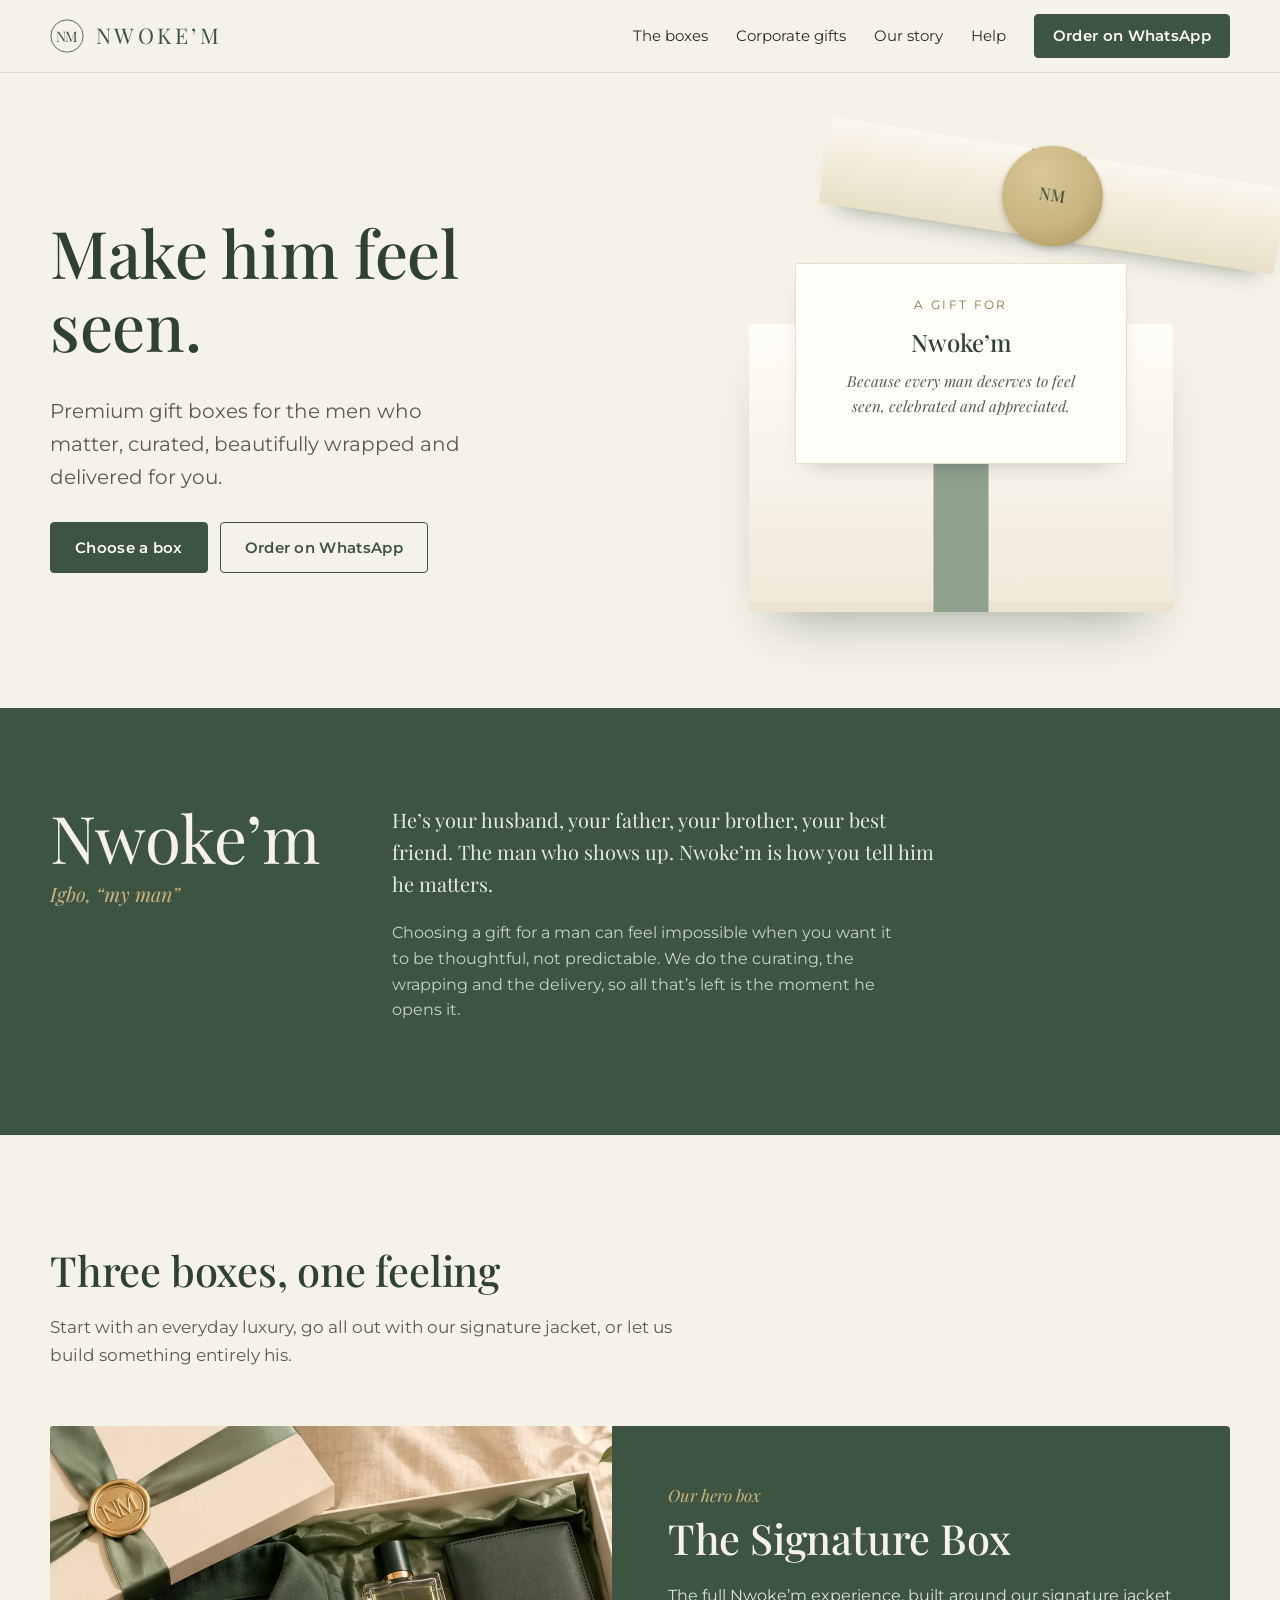
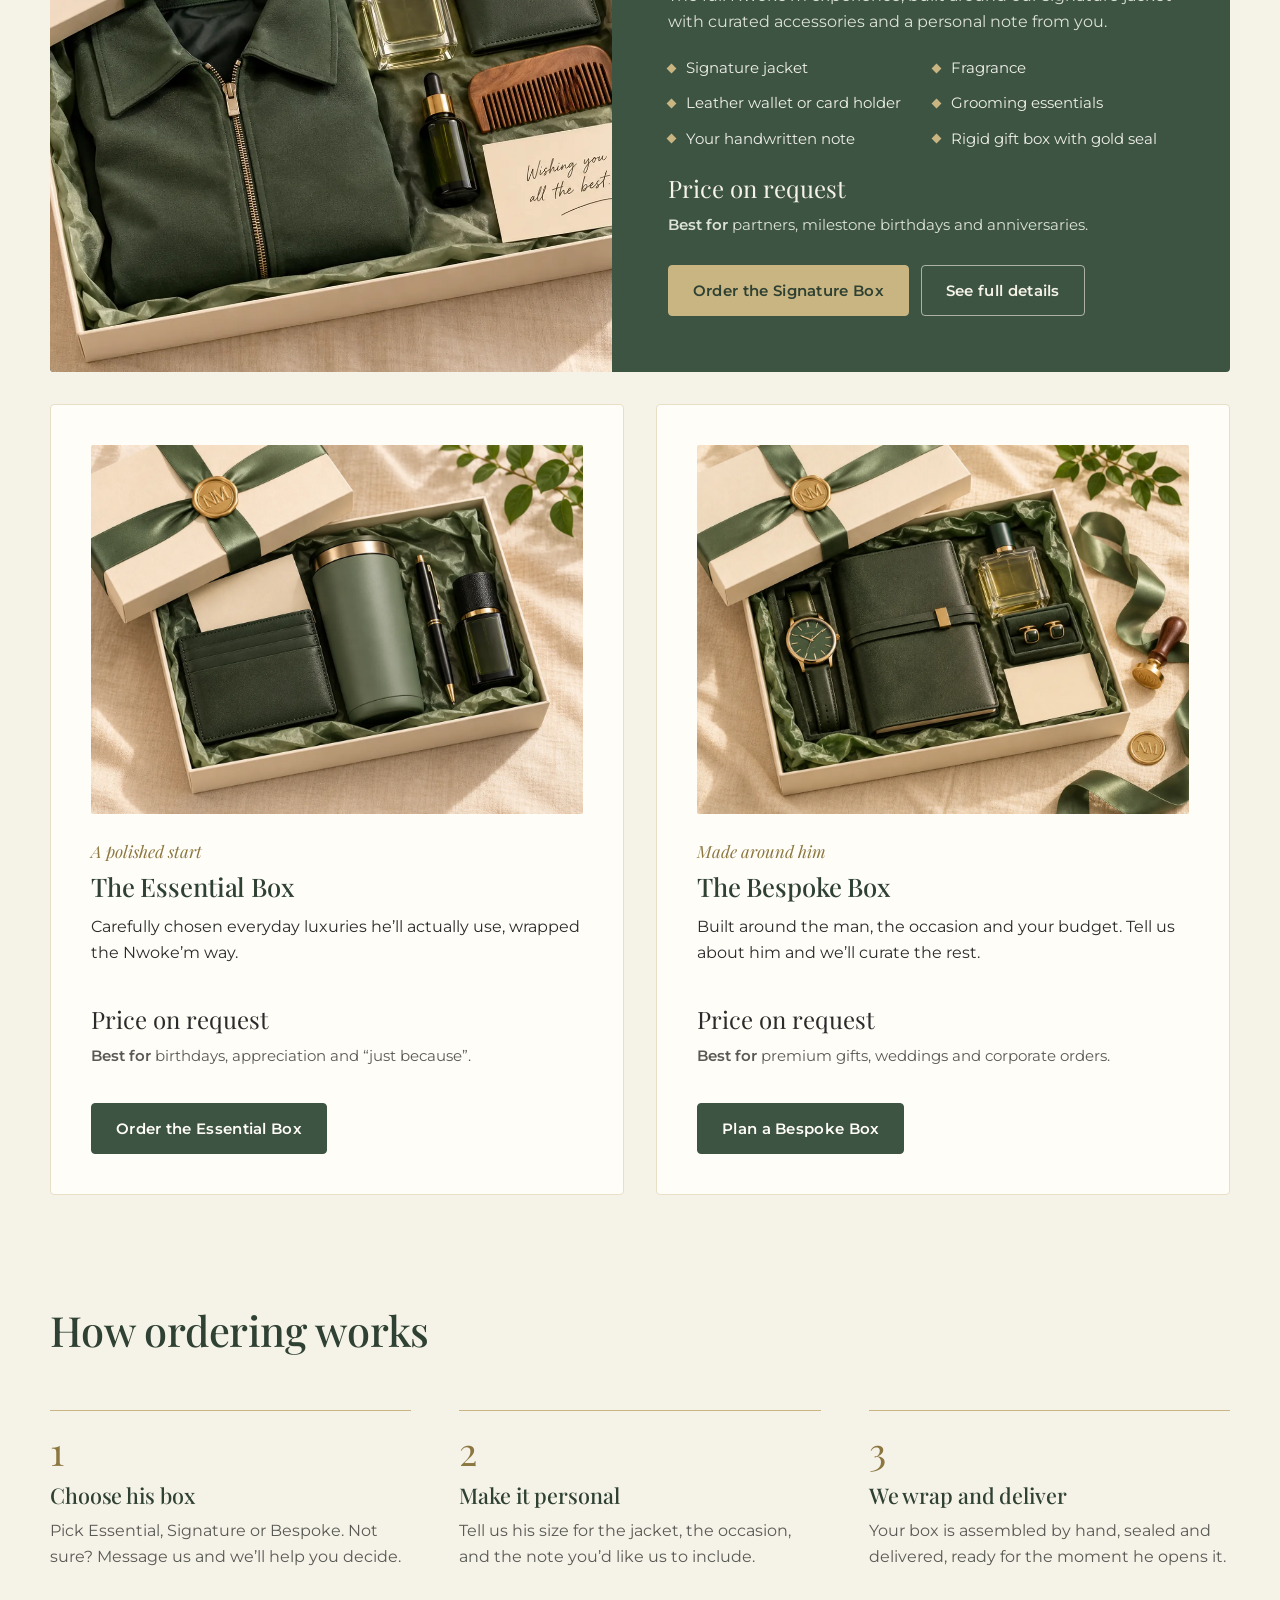
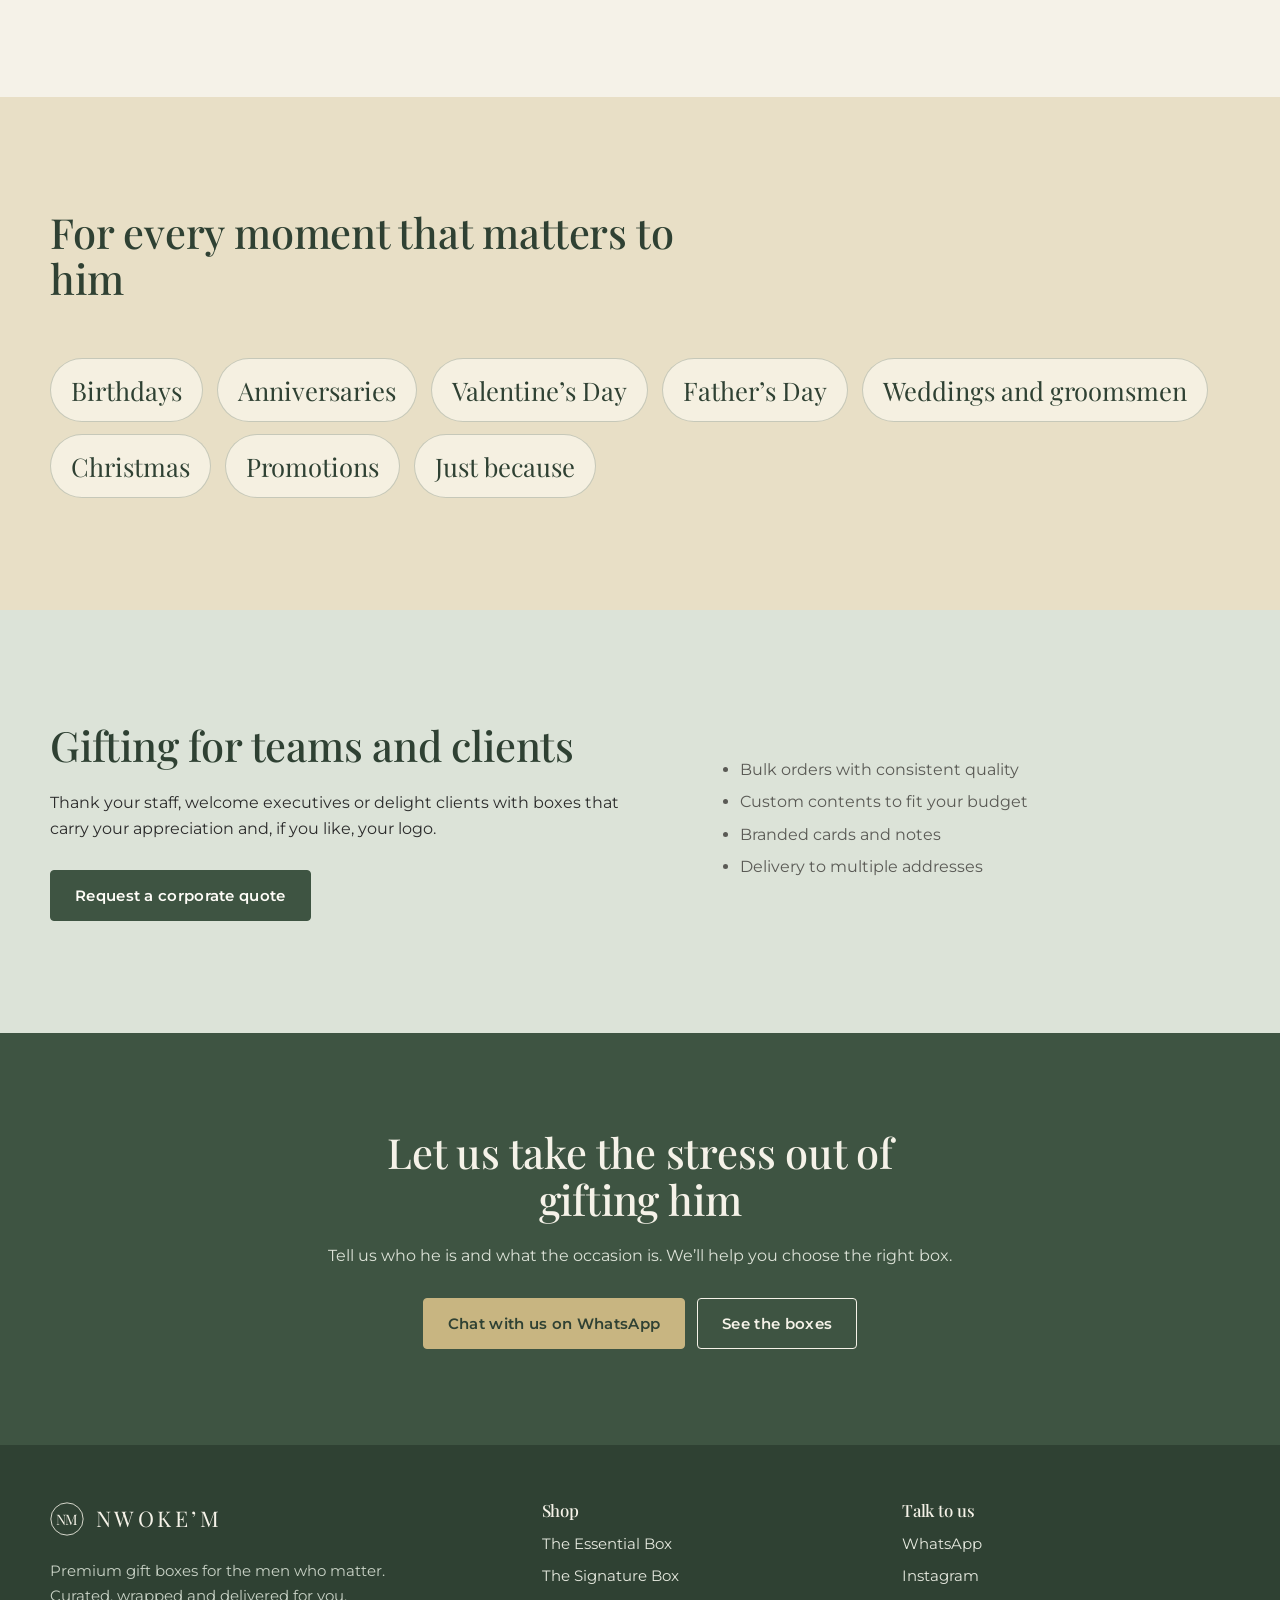
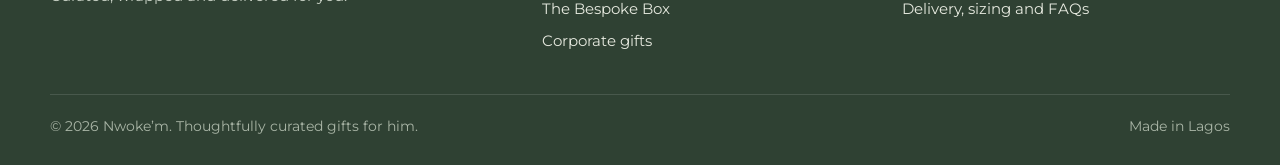
==== index.html @ a24abcec "Add files via upload" ====
<!DOCTYPE html>
<html lang="en">
<head>
<meta charset="UTF-8">
<meta name="viewport" content="width=device-width, initial-scale=1">
<title>Nwoke’m | Premium gift boxes for men</title>
<meta name="description" content="Premium, thoughtfully curated gift boxes for the men who matter. Order the Essential, Signature or Bespoke box in Lagos.">
<meta name="theme-color" content="#3E5442">
<meta property="og:title" content="Nwoke’m | Premium gift boxes for men">
<meta property="og:description" content="Premium, thoughtfully curated gift boxes for the men who matter. Order the Essential, Signature or Bespoke box in Lagos.">
<meta property="og:type" content="website">
<meta property="og:image" content="https://nwokem.co/images/boxes/wrapping.jpg">
<meta name="twitter:card" content="summary_large_image">
<link rel="icon" type="image/svg+xml" href="images/favicon.svg">
<link rel="preconnect" href="https://fonts.googleapis.com">
<link rel="preconnect" href="https://fonts.gstatic.com" crossorigin>
<link href="https://fonts.googleapis.com/css2?family=Montserrat:wght@400;500;600&family=Playfair+Display:ital,wght@0,400;0,500;1,400&display=swap" rel="stylesheet">
<link rel="stylesheet" href="css/style.css">
</head>
<body>
<a class="skip" href="#main">Skip to content</a>
<header class="site-header">
  <div class="wrap header-row">
    <a class="wordmark" href="index.html" aria-label="Nwoke’m home"><svg viewBox="0 0 40 40" aria-hidden="true"><circle cx="20" cy="20" r="19" fill="none" stroke="currentColor" stroke-width="1"/><text x="20" y="26.5" text-anchor="middle" font-family="Playfair Display, Georgia, serif" font-size="17" fill="currentColor" letter-spacing="-1">NM</text></svg><span>Nwoke’m</span></a>
    <button class="menu-toggle" aria-expanded="false" aria-controls="nav">Menu</button>
    <nav class="nav" id="nav" aria-label="Main">
        <a href="boxes.html">The boxes</a>
        <a href="corporate.html">Corporate gifts</a>
        <a href="story.html">Our story</a>
        <a href="help.html">Help</a>
        <a class="btn btn-solid" data-wa="Hi Nwoke’m, I’d like to order a gift box.">Order on WhatsApp</a>
    </nav>
  </div>
</header>
<main id="main">
<section class="hero">
  <div class="wrap hero-grid">
    <div class="hero-copy">
      <h1>Make him feel seen.</h1>
      <p class="lede">Premium gift boxes for the men who matter, curated, beautifully wrapped and delivered for you.</p>
      <div class="btn-row">
        <a class="btn btn-solid" href="boxes.html">Choose a box</a>
        <a class="btn btn-line" data-wa="Hi Nwoke’m, I’d like to order a gift box.">Order on WhatsApp</a>
      </div>
    </div>
    <div class="hero-art"><div class="giftbox" role="img" aria-label="A cream Nwoke’m gift box with a sage ribbon, its lid lifting to show a message card">
  <div class="base"></div>
  <div class="card"><small>A GIFT FOR</small><strong>Nwoke’m</strong><span>Because every man deserves to feel seen, celebrated and appreciated.</span></div>
  <div class="lid"><div class="seal">NM</div></div>
</div></div>
  </div>
</section>

<section class="meaning" aria-label="What Nwoke’m means">
  <div class="wrap meaning-grid">
    <p class="term">Nwoke’m<em>Igbo, “my man”</em></p>
    <div>
      <p>He’s your husband, your father, your brother, your best friend. The man who shows up. Nwoke’m is how you tell him he matters.</p>
      <p>Choosing a gift for a man can feel impossible when you want it to be thoughtful, not predictable. We do the curating, the wrapping and the delivery, so all that’s left is the moment he opens it.</p>
    </div>
  </div>
</section>

<section class="section" id="boxes">
  <div class="wrap">
    <div class="section-head">
      <h2>Three boxes, one feeling</h2>
      <p>Start with an everyday luxury, go all out with our signature jacket, or let us build something entirely his.</p>
    </div>

    <article class="box-feature">
      <div class="art photo"><picture><source srcset="images/boxes/signature.webp" type="image/webp"><img src="images/boxes/signature.jpg" alt="The Signature Box: a deep green jacket, fragrance, leather wallet, beard oil, wooden comb and a handwritten card in a cream box with a sage ribbon and gold NM seal" width="1400" height="1050" loading="lazy" decoding="async"></picture></div>
      <div class="body">
        <span class="tier">Our hero box</span>
        <h3>The Signature Box</h3>
        <p>The full Nwoke’m experience, built around our signature jacket with curated accessories and a personal note from you.</p>
        <ul class="contents">
          <li>Signature jacket</li>
          <li>Fragrance</li>
          <li>Leather wallet or card holder</li>
          <li>Grooming essentials</li>
          <li>Your handwritten note</li>
          <li>Rigid gift box with gold seal</li>
        </ul>
        <span class="price" data-price="signature">Price on request</span>
        <p class="best"><b>Best for</b> partners, milestone birthdays and anniversaries.</p>
        <div class="btn-row">
          <a class="btn btn-gold" data-wa="Hi Nwoke’m, I’d like to order the Signature Box.">Order the Signature Box</a>
          <a class="btn btn-line" style="color:var(--cream);border-color:rgba(245,242,232,.6)" href="boxes.html#signature">See full details</a>
        </div>
      </div>
    </article>

    <div class="box-pair">
      <article class="box-small">
        <div class="art photo"><picture><source srcset="images/boxes/essential.webp" type="image/webp"><img src="images/boxes/essential.jpg" alt="The Essential Box: a green leather card holder, sage travel mug, black and gold pen and fragrance in a cream box with a sage ribbon and gold NM seal" width="1400" height="1050" loading="lazy" decoding="async"></picture></div>
        <span class="tier">A polished start</span>
        <h3>The Essential Box</h3>
        <p>Carefully chosen everyday luxuries he’ll actually use, wrapped the Nwoke’m way.</p>
        <span class="price" data-price="essential">Price on request</span>
        <p class="best"><b>Best for</b> birthdays, appreciation and “just because”.</p>
        <div class="btn-row">
          <a class="btn btn-solid" data-wa="Hi Nwoke’m, I’d like to order the Essential Box.">Order the Essential Box</a>
        </div>
      </article>
      <article class="box-small">
        <div class="art photo"><picture><source srcset="images/boxes/bespoke.webp" type="image/webp"><img src="images/boxes/bespoke.jpg" alt="The Bespoke Box: a green leather watch, leather journal, fragrance, cufflinks and a card, with a sage ribbon and NM wax seal stamp beside the box" width="1400" height="1050" loading="lazy" decoding="async"></picture></div>
        <span class="tier">Made around him</span>
        <h3>The Bespoke Box</h3>
        <p>Built around the man, the occasion and your budget. Tell us about him and we’ll curate the rest.</p>
        <span class="price" data-price="bespoke">Price on request</span>
        <p class="best"><b>Best for</b> premium gifts, weddings and corporate orders.</p>
        <div class="btn-row">
          <a class="btn btn-solid" data-wa="Hi Nwoke’m, I’d like to plan a Bespoke Box.">Plan a Bespoke Box</a>
        </div>
      </article>
    </div>
  </div>
</section>

<section class="section" style="padding-top:0">
  <div class="wrap">
    <div class="section-head">
      <h2>How ordering works</h2>
    </div>
    <ol class="steps">
      <li><h3>Choose his box</h3><p>Pick Essential, Signature or Bespoke. Not sure? Message us and we’ll help you decide.</p></li>
      <li><h3>Make it personal</h3><p>Tell us his size for the jacket, the occasion, and the note you’d like us to include.</p></li>
      <li><h3>We wrap and deliver</h3><p>Your box is assembled by hand, sealed and delivered, ready for the moment he opens it.</p></li>
    </ol>
  </div>
</section>

<section class="section occasions">
  <div class="wrap">
    <div class="section-head">
      <h2>For every moment that matters to him</h2>
    </div>
    <ul class="occasion-list">
      <li>Birthdays</li><li>Anniversaries</li><li>Valentine’s Day</li><li>Father’s Day</li>
      <li>Weddings and groomsmen</li><li>Christmas</li><li>Promotions</li><li>Just because</li>
    </ul>
  </div>
</section>

<section class="section band">
  <div class="wrap band-grid">
    <div>
      <h2>Gifting for teams and clients</h2>
      <p>Thank your staff, welcome executives or delight clients with boxes that carry your appreciation and, if you like, your logo.</p>
      <div class="btn-row"><a class="btn btn-solid" href="corporate.html">Request a corporate quote</a></div>
    </div>
    <ul>
      <li>Bulk orders with consistent quality</li>
      <li>Custom contents to fit your budget</li>
      <li>Branded cards and notes</li>
      <li>Delivery to multiple addresses</li>
    </ul>
  </div>
</section>
<section class="cta-strip">
  <div class="wrap">
    <h2>Let us take the stress out of gifting him</h2>
    <p>Tell us who he is and what the occasion is. We’ll help you choose the right box.</p>
    <div class="btn-row">
      <a class="btn btn-gold" data-wa="Hi Nwoke’m, I need help choosing a gift box.">Chat with us on WhatsApp</a>
      <a class="btn btn-line" style="color:var(--cream);border-color:var(--cream)" href="boxes.html">See the boxes</a>
    </div>
  </div>
</section>
</main>
<footer class="site-footer">
  <div class="wrap">
    <div class="footer-grid">
      <div>
        <a class="wordmark" href="index.html" aria-label="Nwoke’m home"><svg viewBox="0 0 40 40" aria-hidden="true"><circle cx="20" cy="20" r="19" fill="none" stroke="currentColor" stroke-width="1"/><text x="20" y="26.5" text-anchor="middle" font-family="Playfair Display, Georgia, serif" font-size="17" fill="currentColor" letter-spacing="-1">NM</text></svg><span>Nwoke’m</span></a>
        <p style="margin-top:16px;max-width:34ch">Premium gift boxes for the men who matter. Curated, wrapped and delivered for you.</p>
      </div>
      <div>
        <h4>Shop</h4>
        <ul>
          <li><a href="boxes.html#essential">The Essential Box</a></li>
          <li><a href="boxes.html#signature">The Signature Box</a></li>
          <li><a href="boxes.html#bespoke">The Bespoke Box</a></li>
          <li><a href="corporate.html">Corporate gifts</a></li>
        </ul>
      </div>
      <div>
        <h4>Talk to us</h4>
        <ul>
          <li><a data-wa="Hi Nwoke’m, I have a question.">WhatsApp</a></li>
          <li><a data-social="instagram" href="#">Instagram</a></li>
          <li><a data-social="tiktok" href="#">TikTok</a></li>
          <li><a data-social="email" href="#">Email</a></li>
          <li><a href="help.html">Delivery, sizing and FAQs</a></li>
        </ul>
      </div>
    </div>
    <div class="footer-base">
      <span>© <span data-year>2026</span> Nwoke’m. Thoughtfully curated gifts for him.</span>
      <span>Made in Lagos</span>
    </div>
  </div>
</footer>
<script src="js/config.js"></script>
<script src="js/main.js"></script>
</body>
</html>
---- css/style.css ----
/* Nwoke'm — premium gifting for men */
:root {
  --cream: #F5F2E8;
  --sand: #E8DFC6;
  --sage: #8FA18D;
  --sage-soft: #DCE3D8;
  --forest: #3E5442;     /* deep green: text accents, dark sections */
  --forest-ink: #2F4133;
  --gold: #C8B581;
  --gold-deep: #8C7740;  /* gold dark enough for text on cream */
  --ink: #2B2B2B;
  --ink-soft: #5A5A55;
  --white: #FFFDF8;

  --serif: "Playfair Display", Georgia, "Times New Roman", serif;
  --sans: "Montserrat", "Helvetica Neue", Arial, sans-serif;

  --step--1: 0.875rem;
  --step-0: 1rem;
  --step-1: 1.25rem;
  --step-2: 1.6rem;
  --step-3: clamp(1.9rem, 1.4rem + 2vw, 2.6rem);
  --step-4: clamp(2.5rem, 1.6rem + 3.6vw, 4.1rem);

  --wrap: 1180px;
  --gutter: clamp(16px, 4vw, 40px);
  --radius: 4px;
}

*, *::before, *::after { box-sizing: border-box; }
html { scroll-behavior: smooth; -webkit-text-size-adjust: 100%; }
body {
  margin: 0;
  background: var(--cream);
  color: var(--ink);
  font-family: var(--sans);
  font-size: var(--step-0);
  line-height: 1.65;
  font-weight: 400;
}
img, svg { display: block; max-width: 100%; }
a { color: inherit; }
h1, h2, h3, h4 {
  font-family: var(--serif);
  font-weight: 500;
  line-height: 1.12;
  margin: 0 0 0.5em;
  color: var(--forest-ink);
  letter-spacing: -0.005em;
}
h1 { font-size: var(--step-4); }
h2 { font-size: var(--step-3); }
h3 { font-size: var(--step-2); }
p { margin: 0 0 1em; max-width: 64ch; }
:focus-visible { outline: 2px solid var(--forest); outline-offset: 3px; }

.wrap { width: min(var(--wrap), 100% - 2 * var(--gutter)); margin-inline: auto; }
.skip { position: absolute; left: -999px; top: 0; background: var(--forest); color: var(--white); padding: 8px 14px; z-index: 50; }
.skip:focus { left: 8px; top: 8px; }

/* ---------- Header ---------- */
.site-header {
  position: sticky; top: 0; z-index: 20;
  background: rgba(245, 242, 232, 0.94);
  backdrop-filter: blur(6px);
  border-bottom: 1px solid rgba(62, 84, 66, 0.12);
}
.header-row { display: flex; align-items: center; justify-content: space-between; gap: 24px; min-height: 72px; }
.wordmark {
  display: inline-flex; align-items: center; gap: 12px;
  text-decoration: none; color: var(--forest);
  font-family: var(--serif); font-size: 1.35rem; letter-spacing: 0.16em; text-transform: uppercase;
}
.wordmark svg { width: 34px; height: 34px; }
.nav { display: flex; align-items: center; gap: 28px; }
.nav a { text-decoration: none; font-size: 0.95rem; color: var(--ink); padding: 6px 0; border-bottom: 1px solid transparent; }
.nav a:hover, .nav a[aria-current="page"] { border-bottom-color: var(--gold); }
.menu-toggle { display: none; background: none; border: 1px solid rgba(62,84,66,.3); border-radius: var(--radius); padding: 8px 12px; font: inherit; font-size: 0.9rem; color: var(--forest); cursor: pointer; }

/* ---------- Buttons ---------- */
.btn {
  display: inline-flex; align-items: center; justify-content: center; gap: 10px;
  min-height: 48px; padding: 12px 24px;
  border-radius: var(--radius); border: 1px solid var(--forest);
  font-family: var(--sans); font-size: 0.95rem; font-weight: 600; letter-spacing: 0.02em;
  text-decoration: none; cursor: pointer; transition: background .2s, color .2s;
}
.btn-solid { background: var(--forest); color: var(--white); }
.btn-solid:hover { background: var(--forest-ink); }
.btn-line { background: transparent; color: var(--forest); }
.btn-line:hover { background: var(--forest); color: var(--white); }
.btn-gold { background: var(--gold); border-color: var(--gold); color: var(--forest-ink); }
.btn-gold:hover { background: #d6c595; }
.nav .btn { min-height: 40px; padding: 8px 18px; border-bottom: 1px solid var(--forest); }
.nav .btn-solid, .nav .btn-solid:hover { color: var(--white); }
.btn-row { display: flex; flex-wrap: wrap; gap: 12px; margin-top: 28px; }

/* ---------- Hero: the box that opens ---------- */
.hero { padding: clamp(48px, 8vw, 104px) 0 clamp(56px, 8vw, 96px); overflow: hidden; }
.hero-grid { display: grid; grid-template-columns: 1.05fr 1fr; gap: clamp(32px, 6vw, 80px); align-items: center; }
.hero-copy .lede { font-size: var(--step-1); color: var(--ink-soft); max-width: 34ch; }
.hero h1 { max-width: 12ch; }

.giftbox { position: relative; width: min(460px, 100%); aspect-ratio: 1 / 0.95; margin-inline: auto; }
.giftbox .base {
  position: absolute; inset: 34% 4% 0 4%;
  background: linear-gradient(180deg, var(--white), #EFE9D9);
  border-radius: 3px;
  box-shadow: 0 30px 50px -28px rgba(47, 65, 51, 0.45), inset 0 -10px 0 rgba(200, 181, 129, 0.12);
}
.giftbox .base::before { /* sage ribbon down the front */
  content: ""; position: absolute; left: 50%; top: 0; bottom: 0; width: 13%; transform: translateX(-50%);
  background: var(--sage);
}
.giftbox .card {
  position: absolute; left: 14%; right: 14%; top: 20%; min-height: 46%; z-index: 1;
  background: var(--white); border: 1px solid var(--sand);
  padding: 7% 8%; text-align: center;
  font-family: var(--serif); color: var(--forest-ink);
  box-shadow: 0 10px 24px -16px rgba(0,0,0,.35);
  animation: card-rise 1.1s cubic-bezier(.2,.7,.2,1) .55s both;
}
.giftbox .card small { display: block; font-family: var(--sans); font-size: 0.72rem; letter-spacing: 0.2em; color: var(--gold-deep); margin-bottom: 8px; }
.giftbox .card strong { display: block; font-weight: 500; font-size: clamp(1.1rem, 2.4vw, 1.5rem); margin-bottom: 6px; }
.giftbox .card span { display: block; font-style: italic; font-size: clamp(0.8rem, 1.6vw, 0.95rem); color: var(--ink-soft); }
.giftbox .lid {
  position: absolute; left: 0; right: 0; top: 24%; height: 20%;
  background: linear-gradient(180deg, #FBF8EF, var(--sand));
  border-radius: 3px;
  box-shadow: 0 16px 24px -18px rgba(47,65,51,.55);
  transform-origin: 85% 100%;
  animation: lid-open 1.2s cubic-bezier(.3,.6,.2,1) .25s both;
}
.giftbox .lid::before { content: ""; position: absolute; left: 50%; top: 0; bottom: 0; width: 12%; transform: translateX(-50%); background: var(--sage); }
.giftbox .seal {
  position: absolute; left: 50%; top: 50%; width: 22%; aspect-ratio: 1; transform: translate(-50%, -50%);
  border-radius: 50%; background: radial-gradient(circle at 35% 30%, #D8C997, var(--gold) 55%, #A99258);
  display: grid; place-items: center; color: var(--forest-ink); font-family: var(--serif); font-size: clamp(0.8rem, 1.8vw, 1.05rem); letter-spacing: 0.04em;
  box-shadow: 0 3px 6px rgba(0,0,0,.18);
}
@keyframes lid-open {
  from { transform: none; }
  to { transform: translate(18%, -118%) rotate(9deg); }
}
@keyframes card-rise {
  from { transform: translateY(40%); opacity: 0; }
  to { transform: none; opacity: 1; }
}
@media (prefers-reduced-motion: reduce) {
  .giftbox .lid { animation: none; transform: translate(18%, -118%) rotate(9deg); }
  .giftbox .card { animation: none; }
  html { scroll-behavior: auto; }
}

/* ---------- Meaning ---------- */
.meaning { background: var(--forest); color: var(--cream); padding: clamp(56px, 8vw, 96px) 0; }
.meaning-grid { display: grid; grid-template-columns: auto 1fr; gap: clamp(24px, 6vw, 72px); align-items: start; }
.meaning .term { font-family: var(--serif); font-size: var(--step-4); line-height: 1; color: var(--cream); margin: 0; }
.meaning .term em { display: block; font-size: var(--step-1); color: var(--gold); margin-top: 14px; font-style: italic; }
.meaning p { font-size: var(--step-1); line-height: 1.6; color: #E6E9DF; max-width: 46ch; font-family: var(--serif); }
.meaning p + p { font-family: var(--sans); font-size: var(--step-0); color: #C9D2C6; }

/* ---------- Sections ---------- */
.section { padding: clamp(64px, 9vw, 112px) 0; }
.section-head { max-width: 640px; margin-bottom: clamp(32px, 5vw, 56px); }
.section-head p { color: var(--ink-soft); font-size: 1.05rem; }
.page-hero { padding: clamp(48px, 7vw, 88px) 0 clamp(24px, 4vw, 40px); }
.page-hero p { font-size: var(--step-1); color: var(--ink-soft); max-width: 52ch; }

/* ---------- Boxes ---------- */
.box-feature {
  display: grid; grid-template-columns: 1fr 1.1fr; gap: 0;
  background: var(--forest); color: var(--cream); border-radius: var(--radius); overflow: hidden;
}
.box-feature .art { background: var(--sage-soft); display: grid; place-items: center; padding: clamp(28px, 5vw, 56px); min-height: 340px; }
.box-feature .body { padding: clamp(28px, 5vw, 56px); }
.box-feature h3 { color: var(--cream); font-size: var(--step-3); }
.box-feature p { color: #DCE2D7; }
.tier { font-family: var(--serif); font-style: italic; color: var(--gold); font-size: 1.05rem; margin-bottom: 6px; display: block; }
.price { font-family: var(--serif); font-size: 1.5rem; margin: 18px 0 4px; display: block; }
.box-feature .price { color: var(--cream); }
.contents { list-style: none; padding: 0; margin: 20px 0 0; display: grid; grid-template-columns: 1fr 1fr; gap: 10px 24px; }
.contents li { padding-left: 18px; position: relative; font-size: 0.95rem; }
.contents li::before { content: ""; position: absolute; left: 0; top: 0.62em; width: 7px; height: 7px; transform: rotate(45deg); background: var(--gold); }
.box-feature .contents li { color: #EEF0E8; }

.box-pair { display: grid; grid-template-columns: 1fr 1fr; gap: clamp(20px, 3vw, 32px); margin-top: clamp(20px, 3vw, 32px); }
.box-small { background: var(--white); border: 1px solid var(--sand); border-radius: var(--radius); padding: clamp(24px, 4vw, 40px); display: flex; flex-direction: column; }
.box-small .art { background: var(--cream); border-radius: 2px; display: grid; place-items: center; padding: 28px; margin-bottom: 24px; min-height: 200px; }
.box-small .tier { color: var(--gold-deep); }
.box-small .best { color: var(--ink-soft); font-size: 0.92rem; }
.box-small .btn-row { margin-top: auto; padding-top: 20px; }
.best { font-size: 0.95rem; }
.best b { font-weight: 600; }

/* photos */
.art.photo { padding: 0; min-height: 0; background: var(--sand); overflow: hidden; display: block; }
.art.photo picture, .art.photo img { display: block; width: 100%; height: 100%; }
.art.photo img { object-fit: cover; aspect-ratio: 4 / 3; }
.box-feature .art.photo img { aspect-ratio: auto; min-height: 100%; }
.box-small .art.photo { margin-bottom: 24px; }
.detail .art.photo, .detail.hero-box .art.photo { border: 0; padding: 0; min-height: 0; display: block; background: var(--sand); }
.story-photo { margin: 0 0 36px; border-radius: var(--radius); overflow: hidden; }
.story-photo img { width: 100%; height: auto; aspect-ratio: 4 / 3; object-fit: cover; }

/* mini box illustration */
.mini-box { position: relative; width: 190px; aspect-ratio: 1.25; }
.mini-box .b { position: absolute; inset: 22% 0 0 0; background: linear-gradient(180deg, var(--white), #EFE9D9); border-radius: 2px; box-shadow: 0 18px 30px -20px rgba(47,65,51,.5); }
.mini-box .l { position: absolute; left: -4%; right: -4%; top: 10%; height: 22%; background: linear-gradient(180deg, #FBF8EF, var(--sand)); border-radius: 2px; box-shadow: 0 8px 12px -10px rgba(0,0,0,.3); }
.mini-box .b::before, .mini-box .l::before { content: ""; position: absolute; top: 0; bottom: 0; left: 50%; width: 13%; transform: translateX(-50%); background: var(--sage); }
.mini-box .s { position: absolute; left: 50%; top: 21%; width: 20%; aspect-ratio: 1; transform: translate(-50%, -50%); border-radius: 50%; background: radial-gradient(circle at 35% 30%, #D8C997, var(--gold) 55%, #A99258); z-index: 2; }
.mini-box.lg { width: 260px; }
.mini-box.forest .b, .mini-box.forest .l { background: linear-gradient(180deg, #4D6651, var(--forest)); }
.mini-box.forest .b::before, .mini-box.forest .l::before { background: var(--gold); opacity: .85; }
.mini-box.open .l { transform: translate(14%, -60%) rotate(8deg); }

/* ---------- Steps (a real sequence) ---------- */
.steps { list-style: none; padding: 0; margin: 0; display: grid; grid-template-columns: repeat(3, 1fr); gap: clamp(24px, 4vw, 48px); counter-reset: step; }
.steps li { counter-increment: step; border-top: 1px solid var(--gold); padding-top: 20px; }
.steps li::before { content: counter(step); display: block; font-family: var(--serif); font-size: 2.4rem; line-height: 1; color: var(--gold-deep); margin-bottom: 14px; }
.steps h3 { font-size: 1.35rem; }
.steps p { color: var(--ink-soft); font-size: 0.97rem; }

/* ---------- Occasions ---------- */
.occasions { background: var(--sand); }
.occasion-list { list-style: none; padding: 0; margin: 0; display: flex; flex-wrap: wrap; gap: 12px 14px; }
.occasion-list li { font-family: var(--serif); font-size: clamp(1.15rem, 1rem + 0.8vw, 1.6rem); color: var(--forest-ink); padding: 10px 20px; border: 1px solid rgba(62,84,66,.25); border-radius: 999px; background: rgba(255,253,248,.55); }

/* ---------- Corporate band ---------- */
.band { background: var(--sage-soft); }
.band-grid { display: grid; grid-template-columns: 1.2fr 1fr; gap: clamp(24px, 5vw, 64px); align-items: center; }
.band ul { margin: 0; padding-left: 1.1em; color: var(--ink-soft); }
.band li { margin-bottom: 6px; }

/* ---------- Two column text pages ---------- */
.split { display: grid; grid-template-columns: 1fr 1fr; gap: clamp(32px, 6vw, 80px); align-items: start; }
.split > *, .detail > *, .hero-grid > *, .band-grid > * { min-width: 0; }
.prose p { font-size: 1.05rem; }
.prose h2 { margin-top: 1.4em; }
.prose h2:first-child { margin-top: 0; }
.quote { font-family: var(--serif); font-style: italic; font-size: var(--step-2); line-height: 1.35; color: var(--forest); border-left: 2px solid var(--gold); padding-left: 24px; margin: 0; }

.values { list-style: none; padding: 0; margin: 0; display: grid; gap: 22px; }
.values li { padding-bottom: 22px; border-bottom: 1px solid var(--sand); }
.values h3 { font-size: 1.25rem; margin-bottom: 6px; }
.values p { color: var(--ink-soft); margin: 0; }

/* ---------- Detail rows (boxes page) ---------- */
.detail { display: grid; grid-template-columns: 0.9fr 1.1fr; gap: clamp(28px, 5vw, 64px); align-items: center; padding: clamp(40px, 6vw, 72px) 0; border-top: 1px solid var(--sand); }
.detail:first-of-type { border-top: 0; }
.detail .art { background: var(--white); border: 1px solid var(--sand); border-radius: var(--radius); display: grid; place-items: center; min-height: 320px; padding: 32px; }
.detail.hero-box .art { background: var(--forest); border-color: var(--forest); }
.detail .tier { color: var(--gold-deep); }
.detail .price { color: var(--forest-ink); }
.note { font-size: 0.9rem; color: var(--ink-soft); }
.addons { background: var(--white); border: 1px solid var(--sand); border-radius: var(--radius); padding: clamp(24px, 4vw, 40px); }
.addons ul { margin: 0; padding-left: 1.1em; columns: 2; column-gap: 40px; }
.addons li { margin-bottom: 8px; break-inside: avoid; }

/* ---------- Forms ---------- */
.form { display: grid; gap: 18px; }
.form .row { display: grid; grid-template-columns: 1fr 1fr; gap: 18px; }
.field { display: grid; gap: 6px; }
.field label { font-size: 0.88rem; font-weight: 600; color: var(--forest-ink); }
.field input, .field select, .field textarea {
  font: inherit; font-size: 1rem; color: var(--ink);
  background: var(--white); border: 1px solid #CFC6AD; border-radius: var(--radius);
  padding: 12px 14px; min-height: 48px; width: 100%;
}
.field textarea { min-height: 120px; resize: vertical; }
.field input:focus, .field select:focus, .field textarea:focus { outline: 2px solid var(--forest); outline-offset: 1px; border-color: var(--forest); }
.form-done { background: var(--sage-soft); padding: 14px 16px; border-radius: var(--radius); color: var(--forest-ink); margin: 0; }
.form-card { background: var(--white); border: 1px solid var(--sand); border-radius: var(--radius); padding: clamp(24px, 4vw, 44px); }

/* ---------- FAQ ---------- */
.faq { display: grid; gap: 0; border-top: 1px solid var(--sand); }
.faq details { border-bottom: 1px solid var(--sand); padding: 4px 0; }
.faq summary { cursor: pointer; list-style: none; padding: 18px 40px 18px 0; position: relative; font-family: var(--serif); font-size: 1.2rem; color: var(--forest-ink); }
.faq summary::-webkit-details-marker { display: none; }
.faq summary::after { content: "+"; position: absolute; right: 6px; top: 50%; transform: translateY(-50%); font-family: var(--sans); font-size: 1.4rem; color: var(--gold-deep); transition: transform .2s; }
.faq details[open] summary::after { transform: translateY(-50%) rotate(45deg); }
.faq details p { color: var(--ink-soft); padding-bottom: 12px; }

/* ---------- Size table ---------- */
.table-wrap { overflow-x: auto; }
table.sizes { width: 100%; border-collapse: collapse; min-width: 420px; background: var(--white); }
.sizes th, .sizes td { text-align: left; padding: 12px 16px; border-bottom: 1px solid var(--sand); font-size: 0.95rem; }
.sizes th { font-weight: 600; color: var(--forest-ink); background: var(--sand); }

/* ---------- CTA strip ---------- */
.cta-strip { background: var(--forest); color: var(--cream); text-align: center; padding: clamp(56px, 8vw, 96px) 0; }
.cta-strip h2 { color: var(--cream); max-width: 20ch; margin-inline: auto; }
.cta-strip p { color: #DCE2D7; margin-inline: auto; }
.cta-strip .btn-row { justify-content: center; }

/* ---------- Footer ---------- */
.site-footer { background: var(--forest-ink); color: #C9D2C6; padding: 56px 0 28px; font-size: 0.93rem; }
.footer-grid { display: grid; grid-template-columns: 1.4fr 1fr 1fr; gap: 32px; }
.site-footer .wordmark { color: var(--cream); }
.site-footer h4 { color: var(--cream); font-size: 1.05rem; margin-bottom: 12px; }
.site-footer ul { list-style: none; padding: 0; margin: 0; display: grid; gap: 8px; }
.site-footer a { color: #E6E9DF; text-decoration: none; }
.site-footer a:hover { text-decoration: underline; text-decoration-color: var(--gold); }
.footer-base { border-top: 1px solid rgba(255,255,255,.12); margin-top: 40px; padding-top: 20px; display: flex; justify-content: space-between; gap: 16px; flex-wrap: wrap; color: #A9B5A6; font-size: 0.85rem; }

/* ---------- Toast ---------- */
.toast { position: fixed; left: 50%; bottom: 24px; transform: translate(-50%, 140%); background: var(--forest-ink); color: var(--cream); padding: 14px 20px; border-radius: var(--radius); max-width: calc(100% - 32px); font-size: 0.92rem; transition: transform .3s; z-index: 60; }
.toast.show { transform: translate(-50%, 0); }

/* ---------- Pre-launch page ---------- */
.soon { min-height: 100vh; display: grid; grid-template-rows: auto 1fr auto; background: var(--cream); }
.soon-main { display: grid; place-items: center; text-align: center; padding: 48px 0; }
.soon-main h1 { margin-inline: auto; max-width: 14ch; }
.soon-main p { margin-inline: auto; color: var(--ink-soft); font-size: var(--step-1); max-width: 40ch; }
.soon-main .btn-row { justify-content: center; }
.soon .giftbox { width: min(300px, 70vw); margin-bottom: 36px; }
.soon-top, .soon-foot { padding: 24px 0; text-align: center; }
.soon-foot { font-size: 0.85rem; color: var(--ink-soft); }

/* ---------- Responsive ---------- */
@media (max-width: 920px) {
  .nav { position: fixed; inset: 72px 0 auto 0; background: var(--cream); flex-direction: column; align-items: stretch; gap: 0; padding: 8px var(--gutter) 24px; border-bottom: 1px solid var(--sand); display: none; }
  .nav a { padding: 14px 0; border-bottom: 1px solid var(--sand); }
  .nav .btn { margin-top: 16px; }
  .menu-open .nav { display: flex; }
  .menu-toggle { display: inline-block; }
  .hero-grid, .box-feature, .band-grid, .split, .detail, .meaning-grid { grid-template-columns: 1fr; }
  .hero-art { order: -1; }
  .hero .giftbox { width: min(340px, 86%); }
  .box-pair, .footer-grid { grid-template-columns: 1fr; }
  .steps { grid-template-columns: 1fr; }
  .detail .art { min-height: 240px; }
}
@media (max-width: 560px) {
  .contents { grid-template-columns: 1fr; }
  .form .row { grid-template-columns: 1fr; }
  .addons ul { columns: 1; }
  .btn-row .btn { flex: 1 1 100%; }
  .wordmark { font-size: 1.1rem; letter-spacing: 0.13em; }
}
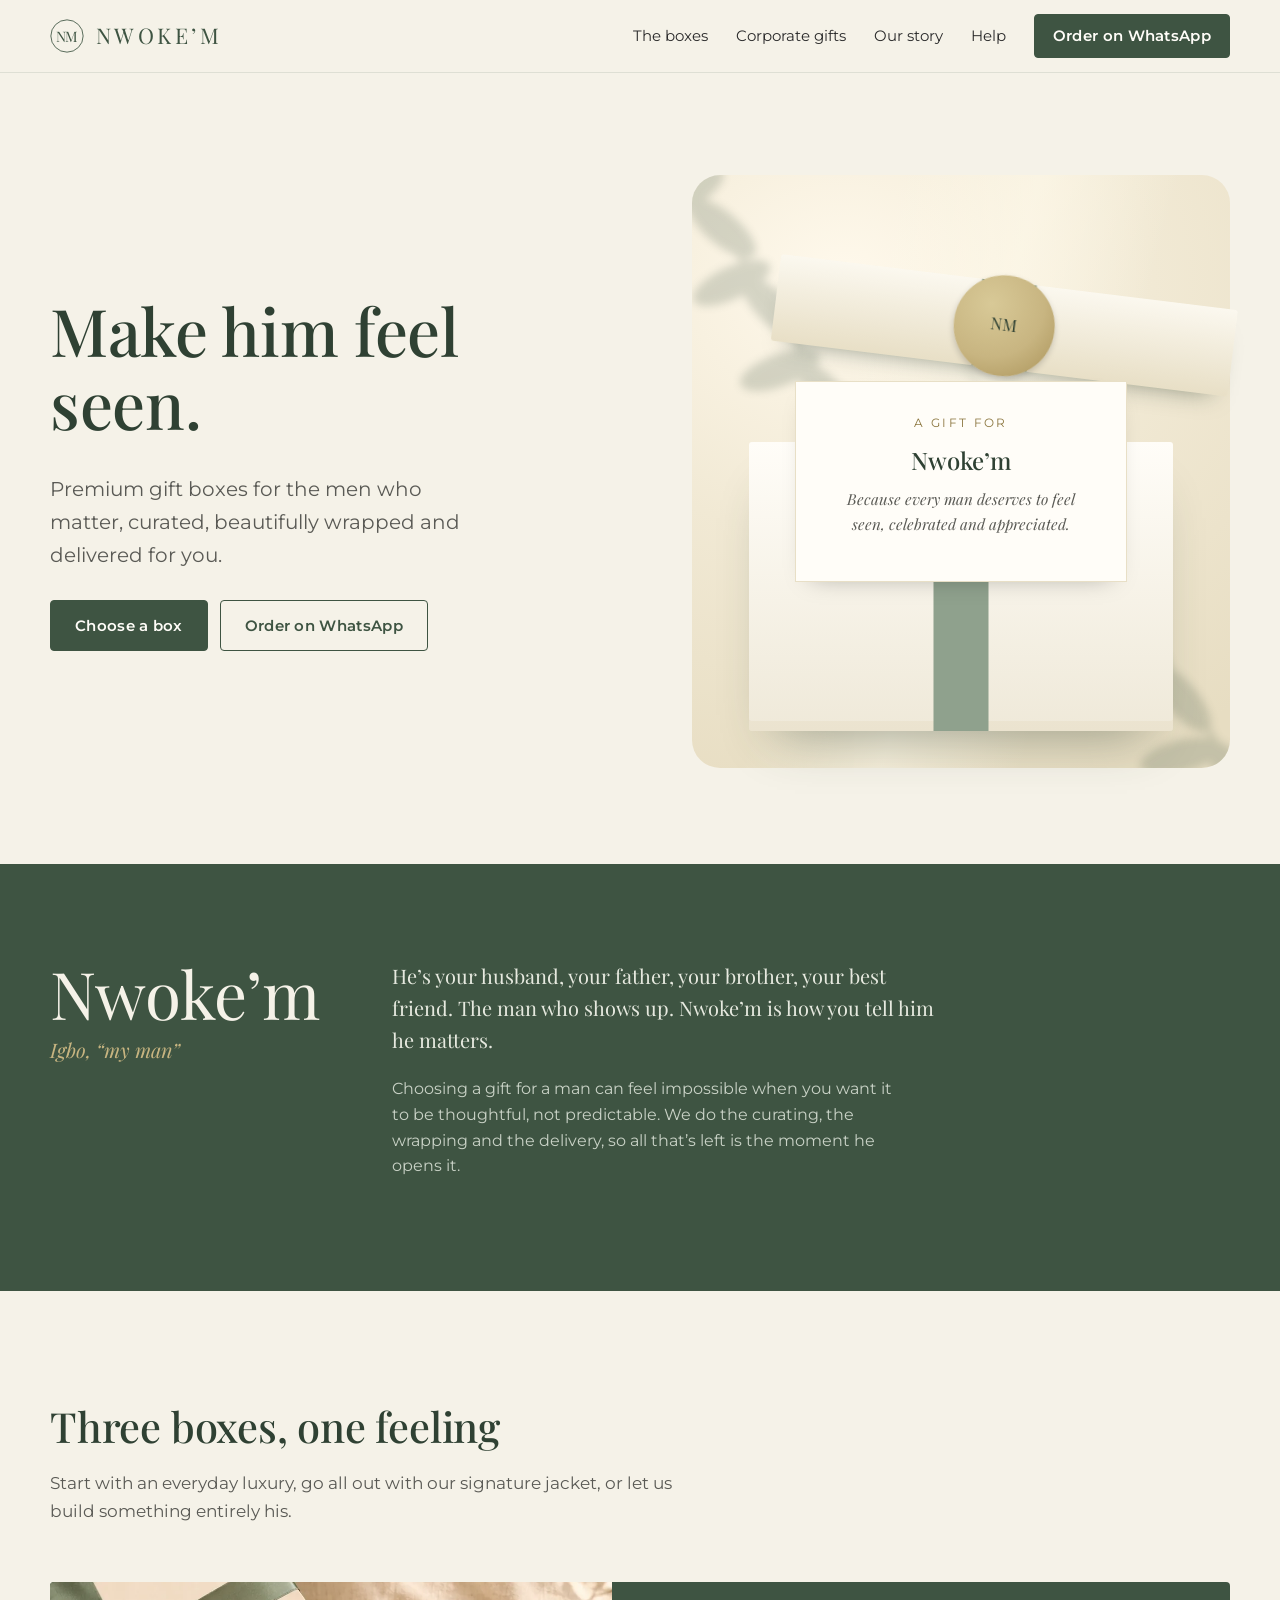
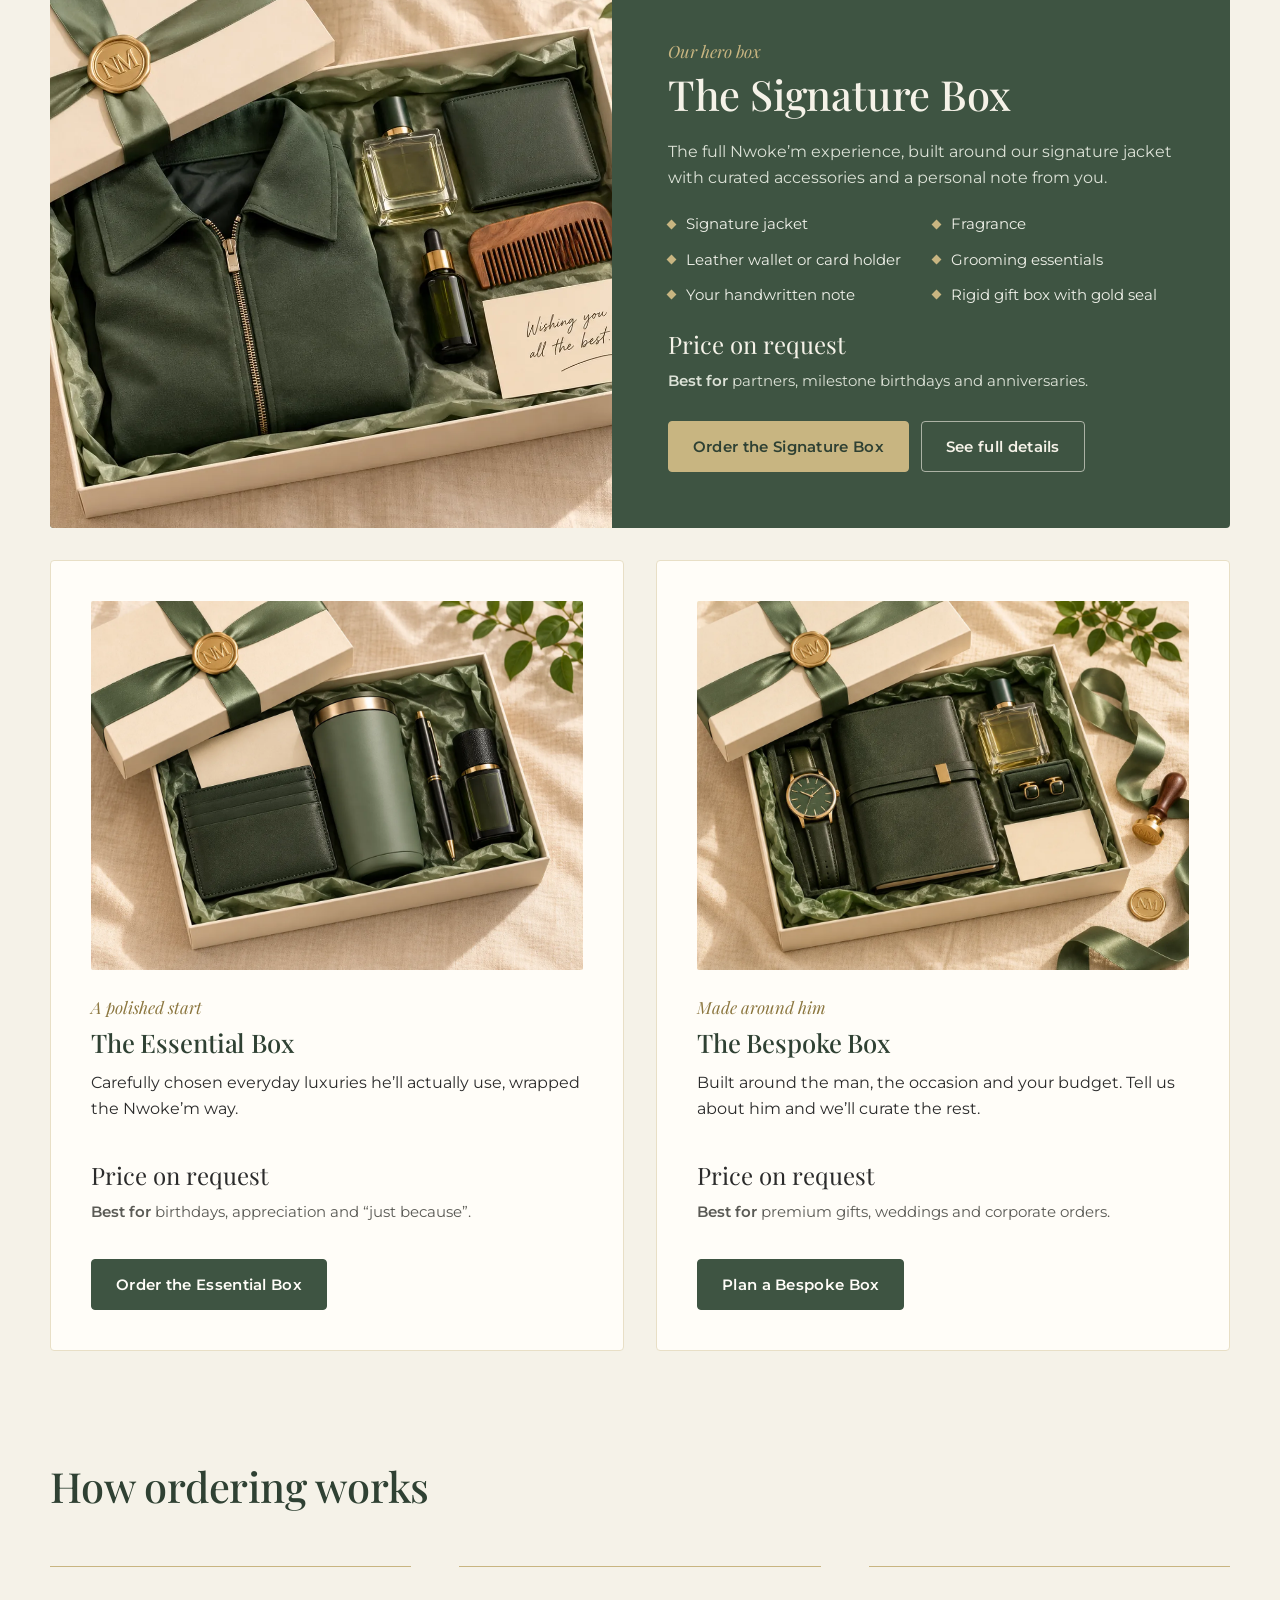
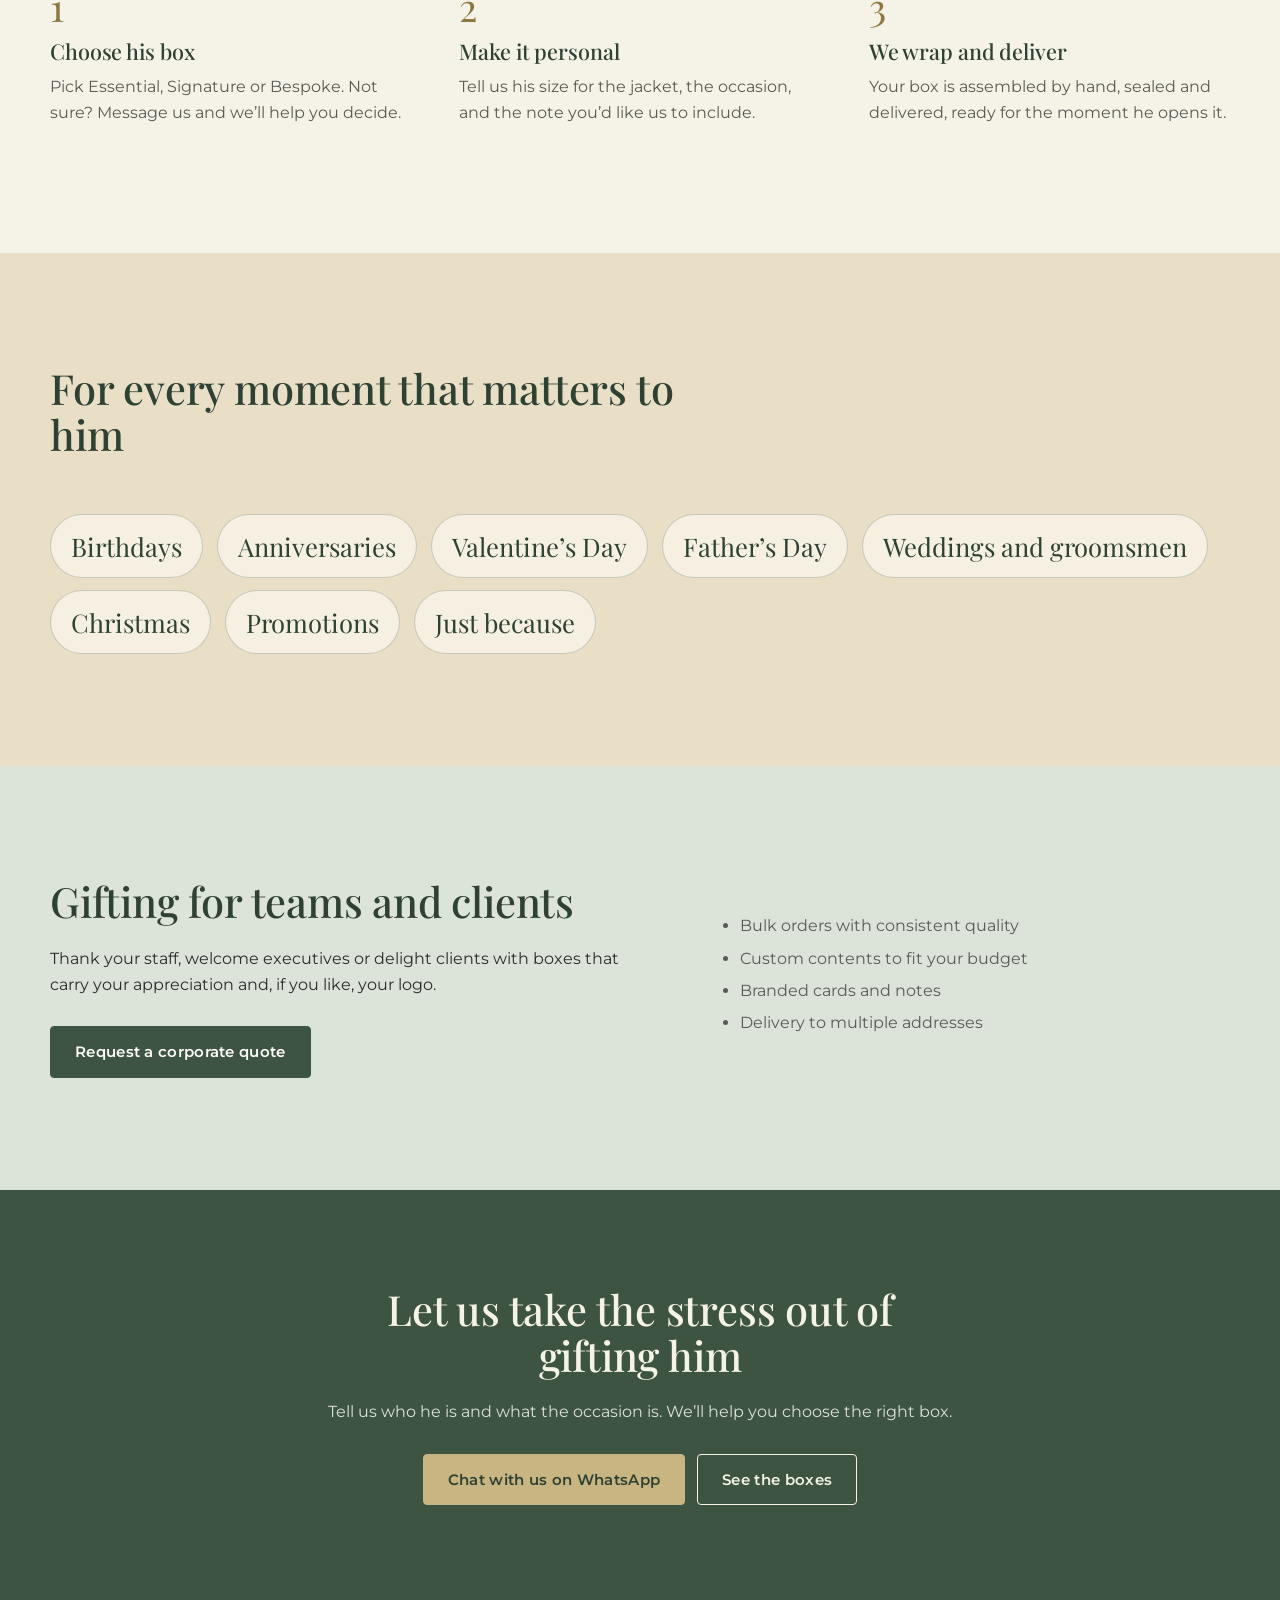
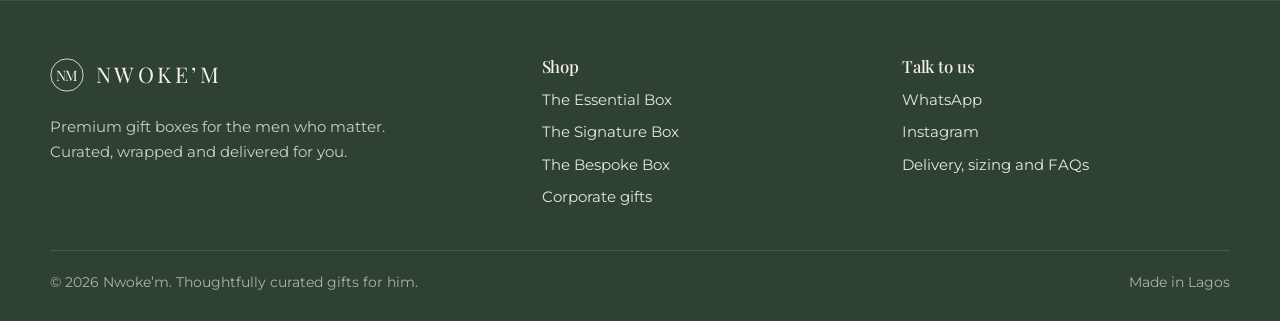
==== commit 501dc8cd: "Add moving hero scene to home and coming soon pages" ====
--- a/index.html
+++ b/index.html
@@ -11,23 +11,23 @@
 <meta property="og:type" content="website">
 <meta property="og:image" content="https://nwokem.co/images/boxes/wrapping.jpg">
 <meta name="twitter:card" content="summary_large_image">
-<link rel="icon" type="image/svg+xml" href="images/favicon.svg">
+<link rel="icon" type="image/svg+xml" href="/images/favicon.svg">
 <link rel="preconnect" href="https://fonts.googleapis.com">
 <link rel="preconnect" href="https://fonts.gstatic.com" crossorigin>
 <link href="https://fonts.googleapis.com/css2?family=Montserrat:wght@400;500;600&family=Playfair+Display:ital,wght@0,400;0,500;1,400&display=swap" rel="stylesheet">
-<link rel="stylesheet" href="css/style.css">
+<link rel="stylesheet" href="/css/style.css">
 </head>
 <body>
 <a class="skip" href="#main">Skip to content</a>
 <header class="site-header">
   <div class="wrap header-row">
-    <a class="wordmark" href="index.html" aria-label="Nwoke’m home"><svg viewBox="0 0 40 40" aria-hidden="true"><circle cx="20" cy="20" r="19" fill="none" stroke="currentColor" stroke-width="1"/><text x="20" y="26.5" text-anchor="middle" font-family="Playfair Display, Georgia, serif" font-size="17" fill="currentColor" letter-spacing="-1">NM</text></svg><span>Nwoke’m</span></a>
+    <a class="wordmark" href="/" aria-label="Nwoke’m home"><svg viewBox="0 0 40 40" aria-hidden="true"><circle cx="20" cy="20" r="19" fill="none" stroke="currentColor" stroke-width="1"/><text x="20" y="26.5" text-anchor="middle" font-family="Playfair Display, Georgia, serif" font-size="17" fill="currentColor" letter-spacing="-1">NM</text></svg><span>Nwoke’m</span></a>
     <button class="menu-toggle" aria-expanded="false" aria-controls="nav">Menu</button>
     <nav class="nav" id="nav" aria-label="Main">
-        <a href="boxes.html">The boxes</a>
-        <a href="corporate.html">Corporate gifts</a>
-        <a href="story.html">Our story</a>
-        <a href="help.html">Help</a>
+        <a href="/boxes">The boxes</a>
+        <a href="/corporate">Corporate gifts</a>
+        <a href="/story">Our story</a>
+        <a href="/help">Help</a>
         <a class="btn btn-solid" data-wa="Hi Nwoke’m, I’d like to order a gift box.">Order on WhatsApp</a>
     </nav>
   </div>
@@ -39,11 +39,11 @@
       <h1>Make him feel seen.</h1>
       <p class="lede">Premium gift boxes for the men who matter, curated, beautifully wrapped and delivered for you.</p>
       <div class="btn-row">
-        <a class="btn btn-solid" href="boxes.html">Choose a box</a>
+        <a class="btn btn-solid" href="/boxes">Choose a box</a>
         <a class="btn btn-line" data-wa="Hi Nwoke’m, I’d like to order a gift box.">Order on WhatsApp</a>
       </div>
     </div>
-    <div class="hero-art"><div class="giftbox" role="img" aria-label="A cream Nwoke’m gift box with a sage ribbon, its lid lifting to show a message card">
+    <div class="hero-art"><div class="scene" aria-hidden="true"><svg class="leaves leaves-a" viewBox="0 0 220 300"><path d="M8 4 C60 70 110 150 200 292" fill="none" stroke="currentColor" stroke-width="3"/><ellipse cx="30" cy="40" rx="26" ry="10" transform="rotate(-30 30 40)"/><ellipse cx="52" cy="62" rx="26" ry="10" transform="rotate(40 52 62)"/><ellipse cx="58" cy="96" rx="26" ry="10" transform="rotate(-25 58 96)"/><ellipse cx="84" cy="112" rx="26" ry="10" transform="rotate(45 84 112)"/><ellipse cx="88" cy="150" rx="26" ry="10" transform="rotate(-20 88 150)"/><ellipse cx="118" cy="166" rx="26" ry="10" transform="rotate(48 118 166)"/><ellipse cx="118" cy="204" rx="26" ry="10" transform="rotate(-18 118 204)"/><ellipse cx="150" cy="220" rx="26" ry="10" transform="rotate(50 150 220)"/><ellipse cx="150" cy="256" rx="26" ry="10" transform="rotate(-15 150 256)"/><ellipse cx="184" cy="268" rx="26" ry="10" transform="rotate(52 184 268)"/></svg><svg class="leaves leaves-b" viewBox="0 0 220 300"><path d="M8 4 C60 70 110 150 200 292" fill="none" stroke="currentColor" stroke-width="3"/><ellipse cx="30" cy="40" rx="26" ry="10" transform="rotate(-30 30 40)"/><ellipse cx="52" cy="62" rx="26" ry="10" transform="rotate(40 52 62)"/><ellipse cx="58" cy="96" rx="26" ry="10" transform="rotate(-25 58 96)"/><ellipse cx="84" cy="112" rx="26" ry="10" transform="rotate(45 84 112)"/><ellipse cx="88" cy="150" rx="26" ry="10" transform="rotate(-20 88 150)"/><ellipse cx="118" cy="166" rx="26" ry="10" transform="rotate(48 118 166)"/><ellipse cx="118" cy="204" rx="26" ry="10" transform="rotate(-18 118 204)"/><ellipse cx="150" cy="220" rx="26" ry="10" transform="rotate(50 150 220)"/><ellipse cx="150" cy="256" rx="26" ry="10" transform="rotate(-15 150 256)"/><ellipse cx="184" cy="268" rx="26" ry="10" transform="rotate(52 184 268)"/></svg><span class="twinkle t1"></span><span class="twinkle t2"></span><span class="twinkle t3"></span><span class="twinkle t4"></span><span class="twinkle t5"></span></div><div class="giftbox" role="img" aria-label="A cream Nwoke’m gift box with a sage ribbon, its lid lifting to show a message card">
   <div class="base"></div>
   <div class="card"><small>A GIFT FOR</small><strong>Nwoke’m</strong><span>Because every man deserves to feel seen, celebrated and appreciated.</span></div>
   <div class="lid"><div class="seal">NM</div></div>
@@ -69,7 +69,7 @@
     </div>
 
     <article class="box-feature">
-      <div class="art photo"><picture><source srcset="images/boxes/signature.webp" type="image/webp"><img src="images/boxes/signature.jpg" alt="The Signature Box: a deep green jacket, fragrance, leather wallet, beard oil, wooden comb and a handwritten card in a cream box with a sage ribbon and gold NM seal" width="1400" height="1050" loading="lazy" decoding="async"></picture></div>
+      <div class="art photo"><picture><source srcset="/images/boxes/signature.webp" type="image/webp"><img src="/images/boxes/signature.jpg" alt="The Signature Box: a deep green jacket, fragrance, leather wallet, beard oil, wooden comb and a handwritten card in a cream box with a sage ribbon and gold NM seal" width="1400" height="1050" loading="lazy" decoding="async"></picture></div>
       <div class="body">
         <span class="tier">Our hero box</span>
         <h3>The Signature Box</h3>
@@ -86,14 +86,14 @@
         <p class="best"><b>Best for</b> partners, milestone birthdays and anniversaries.</p>
         <div class="btn-row">
           <a class="btn btn-gold" data-wa="Hi Nwoke’m, I’d like to order the Signature Box.">Order the Signature Box</a>
-          <a class="btn btn-line" style="color:var(--cream);border-color:rgba(245,242,232,.6)" href="boxes.html#signature">See full details</a>
+          <a class="btn btn-line" style="color:var(--cream);border-color:rgba(245,242,232,.6)" href="/boxes#signature">See full details</a>
         </div>
       </div>
     </article>
 
     <div class="box-pair">
       <article class="box-small">
-        <div class="art photo"><picture><source srcset="images/boxes/essential.webp" type="image/webp"><img src="images/boxes/essential.jpg" alt="The Essential Box: a green leather card holder, sage travel mug, black and gold pen and fragrance in a cream box with a sage ribbon and gold NM seal" width="1400" height="1050" loading="lazy" decoding="async"></picture></div>
+        <div class="art photo"><picture><source srcset="/images/boxes/essential.webp" type="image/webp"><img src="/images/boxes/essential.jpg" alt="The Essential Box: a green leather card holder, sage travel mug, black and gold pen and fragrance in a cream box with a sage ribbon and gold NM seal" width="1400" height="1050" loading="lazy" decoding="async"></picture></div>
         <span class="tier">A polished start</span>
         <h3>The Essential Box</h3>
         <p>Carefully chosen everyday luxuries he’ll actually use, wrapped the Nwoke’m way.</p>
@@ -104,7 +104,7 @@
         </div>
       </article>
       <article class="box-small">
-        <div class="art photo"><picture><source srcset="images/boxes/bespoke.webp" type="image/webp"><img src="images/boxes/bespoke.jpg" alt="The Bespoke Box: a green leather watch, leather journal, fragrance, cufflinks and a card, with a sage ribbon and NM wax seal stamp beside the box" width="1400" height="1050" loading="lazy" decoding="async"></picture></div>
+        <div class="art photo"><picture><source srcset="/images/boxes/bespoke.webp" type="image/webp"><img src="/images/boxes/bespoke.jpg" alt="The Bespoke Box: a green leather watch, leather journal, fragrance, cufflinks and a card, with a sage ribbon and NM wax seal stamp beside the box" width="1400" height="1050" loading="lazy" decoding="async"></picture></div>
         <span class="tier">Made around him</span>
         <h3>The Bespoke Box</h3>
         <p>Built around the man, the occasion and your budget. Tell us about him and we’ll curate the rest.</p>
@@ -148,7 +148,7 @@
     <div>
       <h2>Gifting for teams and clients</h2>
       <p>Thank your staff, welcome executives or delight clients with boxes that carry your appreciation and, if you like, your logo.</p>
-      <div class="btn-row"><a class="btn btn-solid" href="corporate.html">Request a corporate quote</a></div>
+      <div class="btn-row"><a class="btn btn-solid" href="/corporate">Request a corporate quote</a></div>
     </div>
     <ul>
       <li>Bulk orders with consistent quality</li>
@@ -164,7 +164,7 @@
     <p>Tell us who he is and what the occasion is. We’ll help you choose the right box.</p>
     <div class="btn-row">
       <a class="btn btn-gold" data-wa="Hi Nwoke’m, I need help choosing a gift box.">Chat with us on WhatsApp</a>
-      <a class="btn btn-line" style="color:var(--cream);border-color:var(--cream)" href="boxes.html">See the boxes</a>
+      <a class="btn btn-line" style="color:var(--cream);border-color:var(--cream)" href="/boxes">See the boxes</a>
     </div>
   </div>
 </section>
@@ -173,16 +173,16 @@
   <div class="wrap">
     <div class="footer-grid">
       <div>
-        <a class="wordmark" href="index.html" aria-label="Nwoke’m home"><svg viewBox="0 0 40 40" aria-hidden="true"><circle cx="20" cy="20" r="19" fill="none" stroke="currentColor" stroke-width="1"/><text x="20" y="26.5" text-anchor="middle" font-family="Playfair Display, Georgia, serif" font-size="17" fill="currentColor" letter-spacing="-1">NM</text></svg><span>Nwoke’m</span></a>
+        <a class="wordmark" href="/" aria-label="Nwoke’m home"><svg viewBox="0 0 40 40" aria-hidden="true"><circle cx="20" cy="20" r="19" fill="none" stroke="currentColor" stroke-width="1"/><text x="20" y="26.5" text-anchor="middle" font-family="Playfair Display, Georgia, serif" font-size="17" fill="currentColor" letter-spacing="-1">NM</text></svg><span>Nwoke’m</span></a>
         <p style="margin-top:16px;max-width:34ch">Premium gift boxes for the men who matter. Curated, wrapped and delivered for you.</p>
       </div>
       <div>
         <h4>Shop</h4>
         <ul>
-          <li><a href="boxes.html#essential">The Essential Box</a></li>
-          <li><a href="boxes.html#signature">The Signature Box</a></li>
-          <li><a href="boxes.html#bespoke">The Bespoke Box</a></li>
-          <li><a href="corporate.html">Corporate gifts</a></li>
+          <li><a href="/boxes#essential">The Essential Box</a></li>
+          <li><a href="/boxes#signature">The Signature Box</a></li>
+          <li><a href="/boxes#bespoke">The Bespoke Box</a></li>
+          <li><a href="/corporate">Corporate gifts</a></li>
         </ul>
       </div>
       <div>
@@ -192,7 +192,7 @@
           <li><a data-social="instagram" href="#">Instagram</a></li>
           <li><a data-social="tiktok" href="#">TikTok</a></li>
           <li><a data-social="email" href="#">Email</a></li>
-          <li><a href="help.html">Delivery, sizing and FAQs</a></li>
+          <li><a href="/help">Delivery, sizing and FAQs</a></li>
         </ul>
       </div>
     </div>
@@ -202,7 +202,7 @@
     </div>
   </div>
 </footer>
-<script src="js/config.js"></script>
-<script src="js/main.js"></script>
+<script src="/js/config.js"></script>
+<script src="/js/main.js"></script>
 </body>
 </html>
--- a/css/style.css
+++ b/css/style.css
@@ -140,14 +140,14 @@
 }
 @keyframes lid-open {
   from { transform: none; }
-  to { transform: translate(18%, -118%) rotate(9deg); }
+  to { transform: translate(8%, -112%) rotate(7deg); }
 }
 @keyframes card-rise {
   from { transform: translateY(40%); opacity: 0; }
   to { transform: none; opacity: 1; }
 }
 @media (prefers-reduced-motion: reduce) {
-  .giftbox .lid { animation: none; transform: translate(18%, -118%) rotate(9deg); }
+  .giftbox .lid { animation: none; transform: translate(8%, -112%) rotate(7deg); }
   .giftbox .card { animation: none; }
   html { scroll-behavior: auto; }
 }
@@ -338,3 +338,54 @@
   .btn-row .btn { flex: 1 1 100%; }
   .wordmark { font-size: 1.1rem; letter-spacing: 0.13em; }
 }
+
+/* ---------- Hero ambient scene: dappled light, swaying leaf shadows, twinkling stars ---------- */
+.hero-art { position: relative; isolation: isolate; padding: 22% 7% 7%; }
+.scene {
+  position: absolute; inset: 0; z-index: -1; overflow: hidden; border-radius: 28px;
+  background: radial-gradient(120% 90% at 28% 18%, #FFF9EC 0%, #F1E9D4 48%, #E7DDC2 100%);
+}
+.scene::after {
+  content: ""; position: absolute; inset: -20% -60%;
+  background: linear-gradient(105deg, transparent 40%, rgba(255, 250, 235, 0.55) 50%, transparent 60%);
+  animation: light-sweep 14s ease-in-out infinite;
+}
+.leaves { position: absolute; width: 66%; color: var(--forest); fill: var(--forest); opacity: 0.2; filter: blur(4px); }
+.leaves-a { top: -8%; left: -10%; transform-origin: 0 0; animation: sway-a 9s ease-in-out infinite alternate; }
+.leaves-b { bottom: -10%; right: -12%; transform-origin: 100% 100%; animation: sway-b 11s ease-in-out -3s infinite alternate; }
+.twinkle {
+  position: absolute; width: 22px; aspect-ratio: 1; background: var(--gold); opacity: 0;
+  clip-path: polygon(50% 0, 60% 40%, 100% 50%, 60% 60%, 50% 100%, 40% 60%, 0 50%, 40% 40%);
+  animation: twinkle 4.5s ease-in-out infinite;
+}
+.t1 { top: 9%; left: 10%; }
+.t2 { top: 40%; right: 4%; width: 16px; animation-delay: 1.2s; }
+.t3 { bottom: 16%; left: 3%; width: 18px; animation-delay: 2.4s; }
+.t4 { top: 6%; left: 42%; width: 14px; animation-delay: 3.3s; }
+.t5 { bottom: 4%; right: 10%; width: 24px; animation-delay: 1.9s; }
+.hero .giftbox { animation: float 7s ease-in-out 1.6s infinite; }
+@keyframes sway-a { from { transform: rotate(-4deg); } to { transform: rotate(5deg) translate(3%, 2%); } }
+@keyframes sway-b { from { transform: rotate(180deg); } to { transform: rotate(189deg) translate(3%, 2%); } }
+@keyframes twinkle {
+  0%, 100% { opacity: 0; transform: scale(0.4) rotate(0deg); }
+  50% { opacity: 0.9; transform: scale(1) rotate(45deg); }
+}
+@keyframes float { 0%, 100% { transform: translateY(0); } 50% { transform: translateY(-8px); } }
+@keyframes light-sweep { 0% { transform: translateX(-40%); } 55%, 100% { transform: translateX(40%); } }
+@media (prefers-reduced-motion: reduce) {
+  .scene::after, .leaves, .hero .giftbox { animation: none; }
+  .twinkle { animation: none; opacity: 0.6; }
+}
+@media (max-width: 920px) {
+  .hero-art { padding: 26% 8% 9%; }
+  .scene { border-radius: 20px; }
+}
+
+/* Pre-launch page: same ambient scene, set inside the box */
+.soon .giftbox { isolation: isolate; margin-top: 110px; margin-bottom: 64px; animation: float 7s ease-in-out 1.6s infinite; }
+.soon .giftbox > .scene { inset: -32% -20% -14% -20%; }
+@media (max-width: 560px) {
+  .soon .giftbox { width: min(250px, 62vw); margin-top: 90px; margin-bottom: 48px; }
+  .soon .giftbox > .scene { inset: -32% -14% -14% -14%; }
+}
+@media (prefers-reduced-motion: reduce) { .soon .giftbox { animation: none; } }
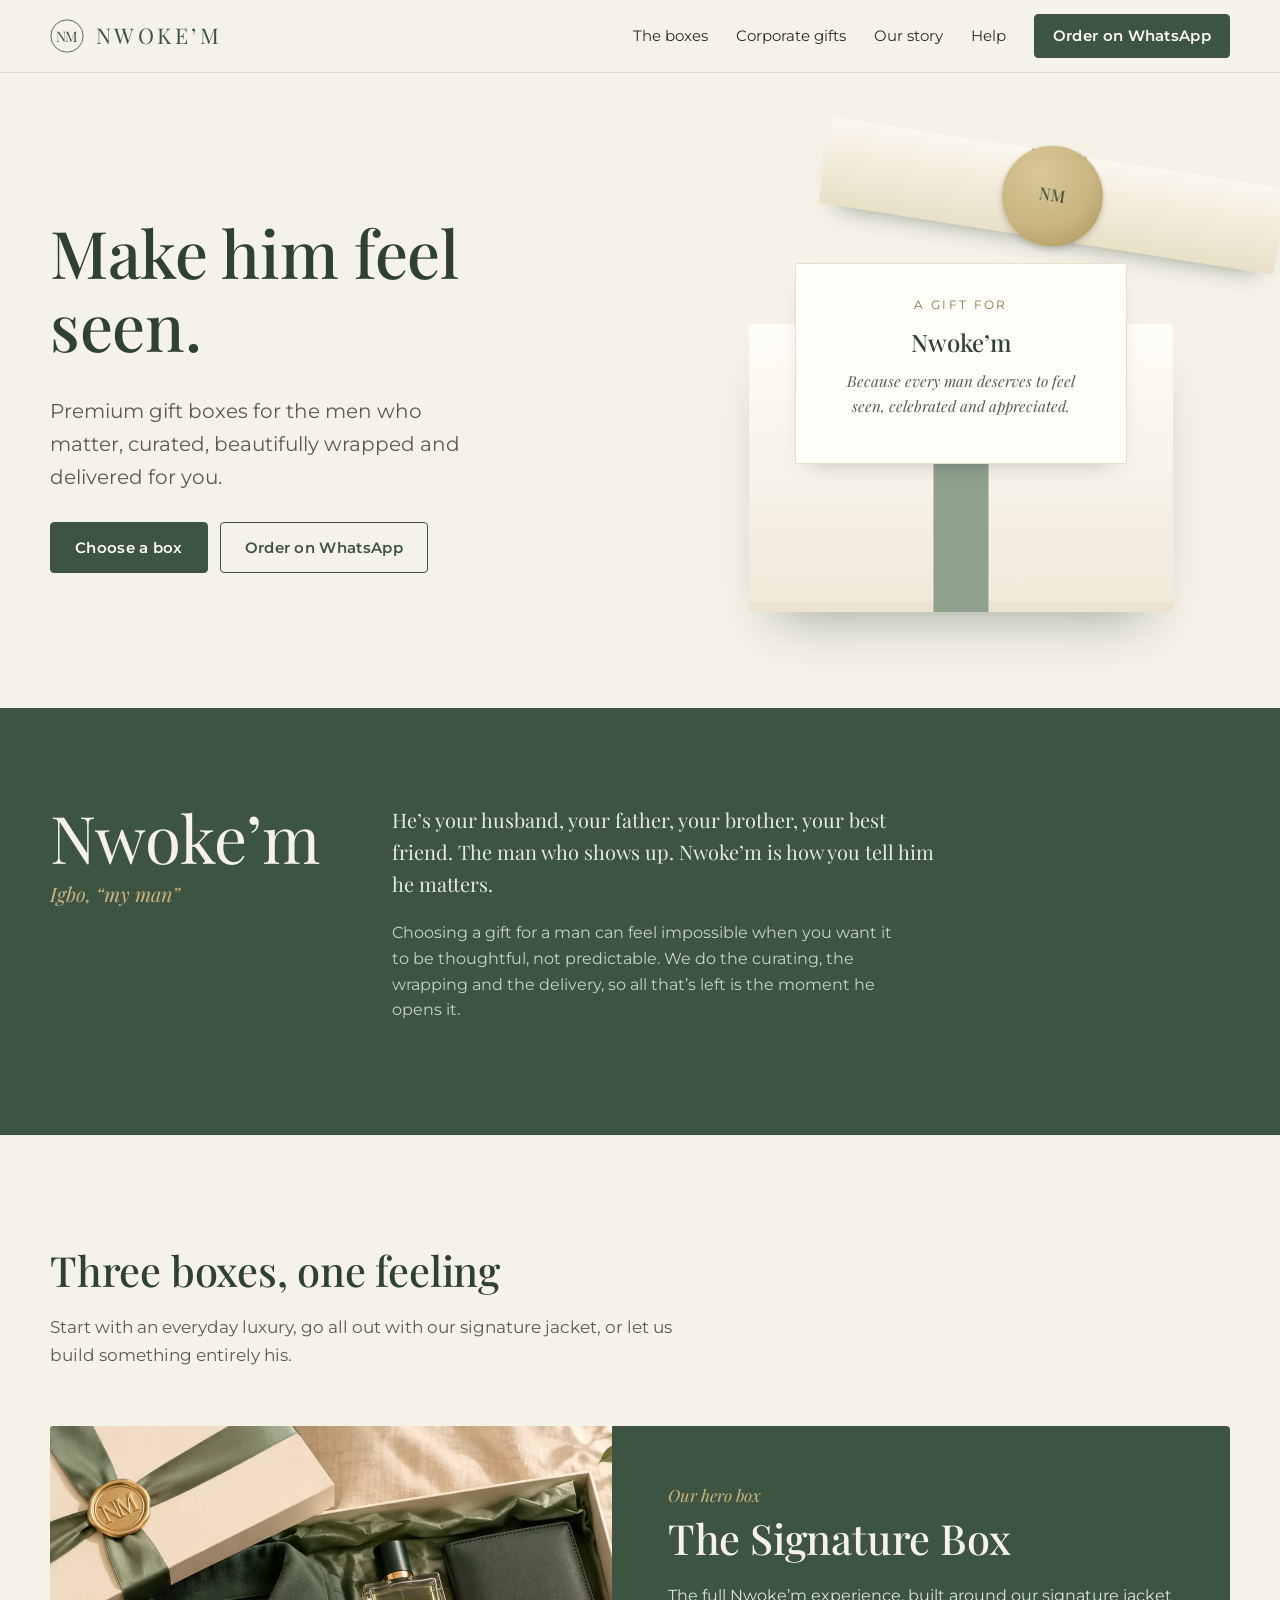
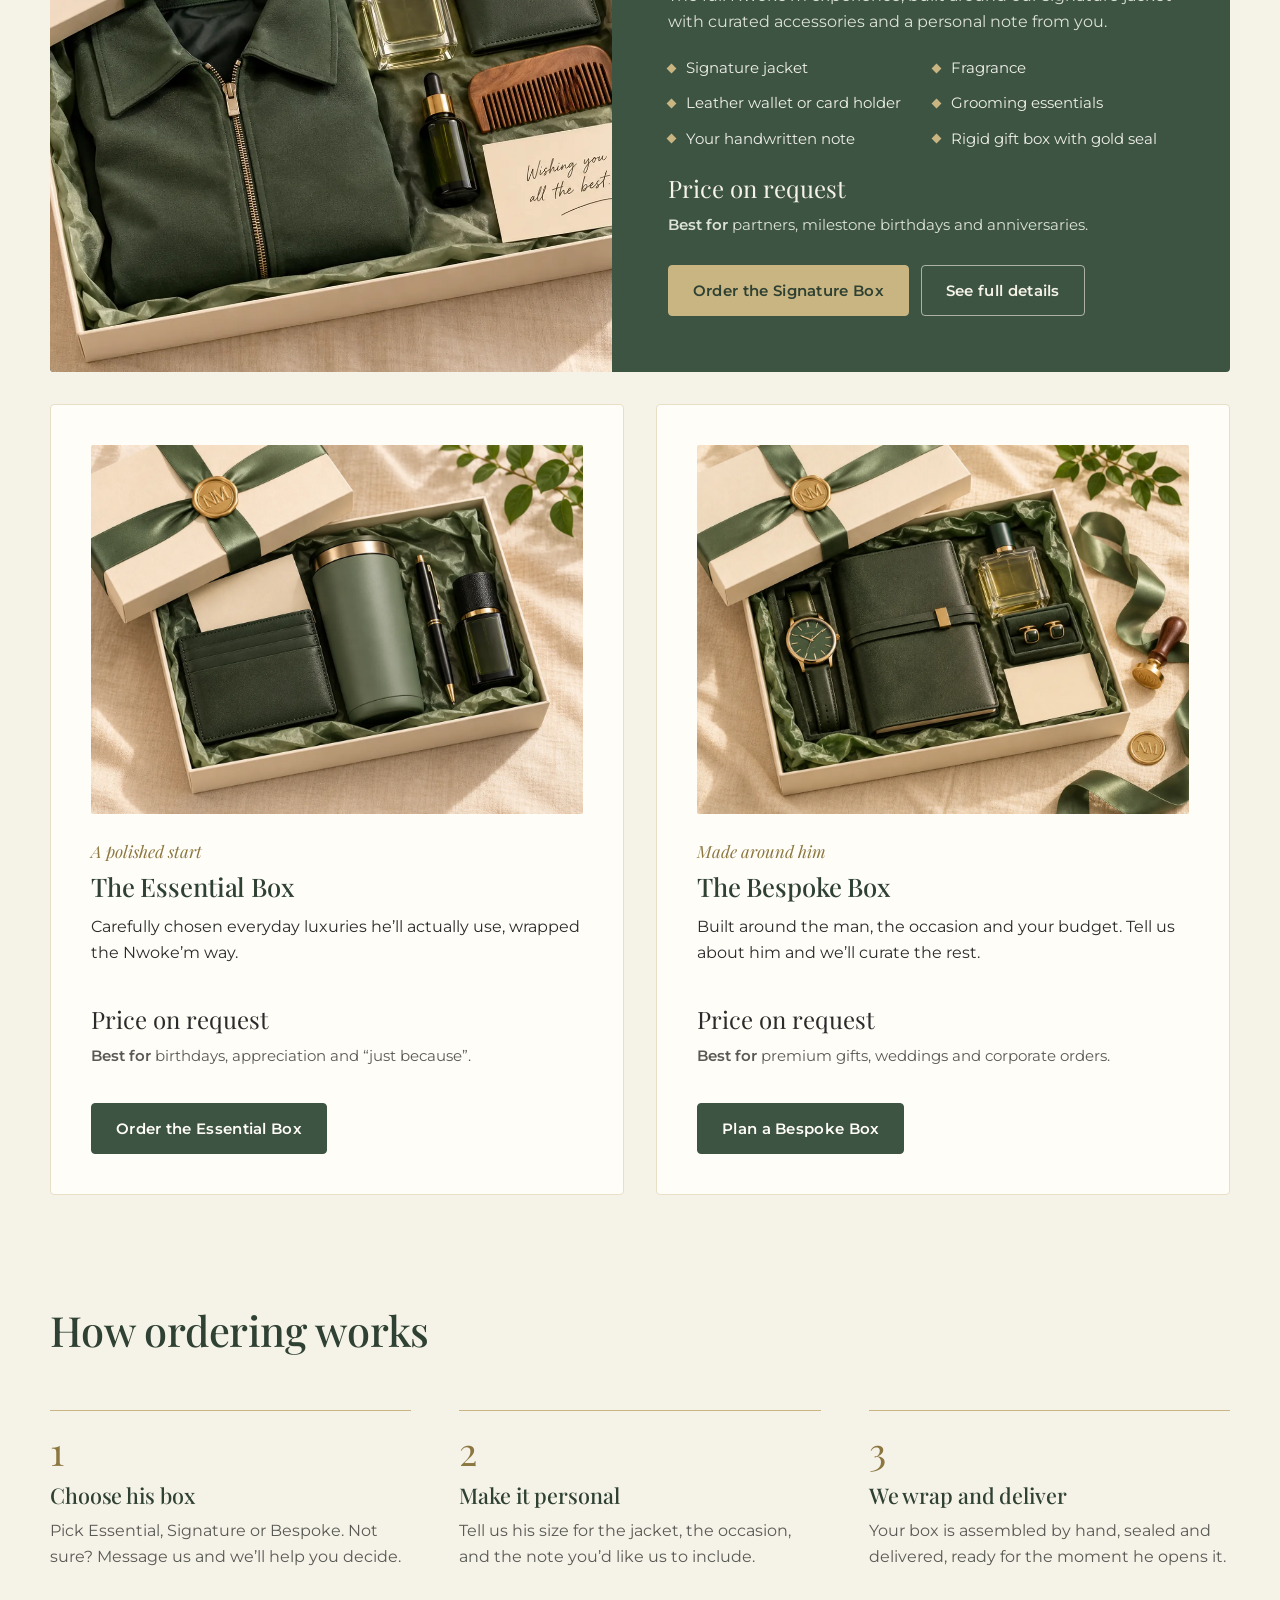
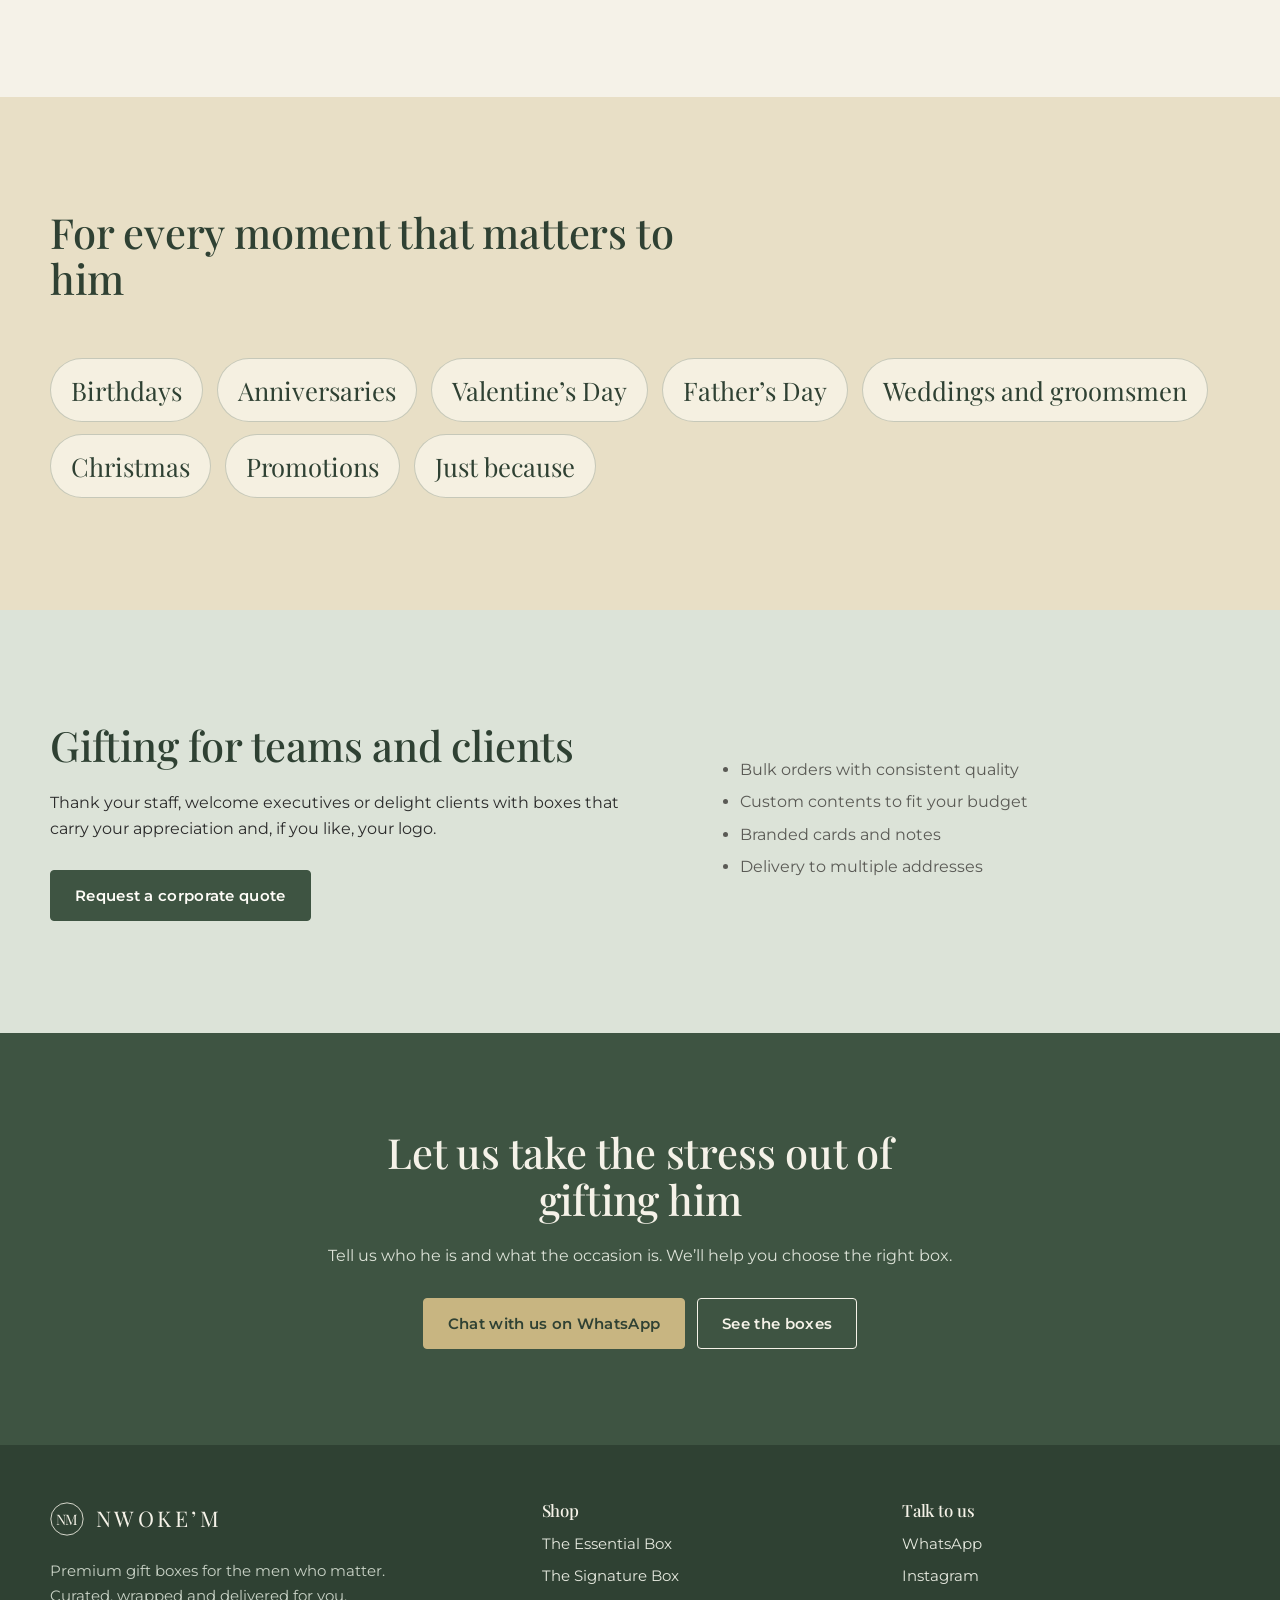
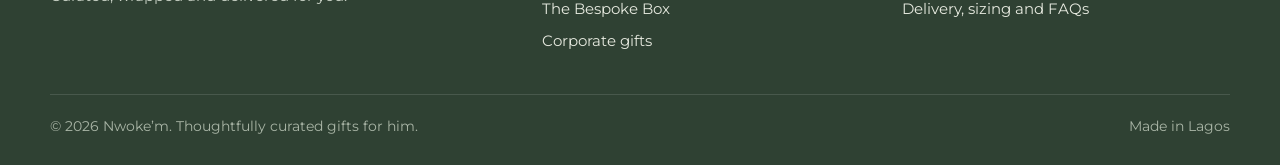
==== commit 4e12c776: "Revert "Add moving hero scene to home and coming soon pages" This reverts commit 501dc8cdd0f44dac765" ====
--- a/index.html
+++ b/index.html
@@ -43,7 +43,7 @@
         <a class="btn btn-line" data-wa="Hi Nwoke’m, I’d like to order a gift box.">Order on WhatsApp</a>
       </div>
     </div>
-    <div class="hero-art"><div class="scene" aria-hidden="true"><svg class="leaves leaves-a" viewBox="0 0 220 300"><path d="M8 4 C60 70 110 150 200 292" fill="none" stroke="currentColor" stroke-width="3"/><ellipse cx="30" cy="40" rx="26" ry="10" transform="rotate(-30 30 40)"/><ellipse cx="52" cy="62" rx="26" ry="10" transform="rotate(40 52 62)"/><ellipse cx="58" cy="96" rx="26" ry="10" transform="rotate(-25 58 96)"/><ellipse cx="84" cy="112" rx="26" ry="10" transform="rotate(45 84 112)"/><ellipse cx="88" cy="150" rx="26" ry="10" transform="rotate(-20 88 150)"/><ellipse cx="118" cy="166" rx="26" ry="10" transform="rotate(48 118 166)"/><ellipse cx="118" cy="204" rx="26" ry="10" transform="rotate(-18 118 204)"/><ellipse cx="150" cy="220" rx="26" ry="10" transform="rotate(50 150 220)"/><ellipse cx="150" cy="256" rx="26" ry="10" transform="rotate(-15 150 256)"/><ellipse cx="184" cy="268" rx="26" ry="10" transform="rotate(52 184 268)"/></svg><svg class="leaves leaves-b" viewBox="0 0 220 300"><path d="M8 4 C60 70 110 150 200 292" fill="none" stroke="currentColor" stroke-width="3"/><ellipse cx="30" cy="40" rx="26" ry="10" transform="rotate(-30 30 40)"/><ellipse cx="52" cy="62" rx="26" ry="10" transform="rotate(40 52 62)"/><ellipse cx="58" cy="96" rx="26" ry="10" transform="rotate(-25 58 96)"/><ellipse cx="84" cy="112" rx="26" ry="10" transform="rotate(45 84 112)"/><ellipse cx="88" cy="150" rx="26" ry="10" transform="rotate(-20 88 150)"/><ellipse cx="118" cy="166" rx="26" ry="10" transform="rotate(48 118 166)"/><ellipse cx="118" cy="204" rx="26" ry="10" transform="rotate(-18 118 204)"/><ellipse cx="150" cy="220" rx="26" ry="10" transform="rotate(50 150 220)"/><ellipse cx="150" cy="256" rx="26" ry="10" transform="rotate(-15 150 256)"/><ellipse cx="184" cy="268" rx="26" ry="10" transform="rotate(52 184 268)"/></svg><span class="twinkle t1"></span><span class="twinkle t2"></span><span class="twinkle t3"></span><span class="twinkle t4"></span><span class="twinkle t5"></span></div><div class="giftbox" role="img" aria-label="A cream Nwoke’m gift box with a sage ribbon, its lid lifting to show a message card">
+    <div class="hero-art"><div class="giftbox" role="img" aria-label="A cream Nwoke’m gift box with a sage ribbon, its lid lifting to show a message card">
   <div class="base"></div>
   <div class="card"><small>A GIFT FOR</small><strong>Nwoke’m</strong><span>Because every man deserves to feel seen, celebrated and appreciated.</span></div>
   <div class="lid"><div class="seal">NM</div></div>
--- a/css/style.css
+++ b/css/style.css
@@ -140,14 +140,14 @@
 }
 @keyframes lid-open {
   from { transform: none; }
-  to { transform: translate(8%, -112%) rotate(7deg); }
+  to { transform: translate(18%, -118%) rotate(9deg); }
 }
 @keyframes card-rise {
   from { transform: translateY(40%); opacity: 0; }
   to { transform: none; opacity: 1; }
 }
 @media (prefers-reduced-motion: reduce) {
-  .giftbox .lid { animation: none; transform: translate(8%, -112%) rotate(7deg); }
+  .giftbox .lid { animation: none; transform: translate(18%, -118%) rotate(9deg); }
   .giftbox .card { animation: none; }
   html { scroll-behavior: auto; }
 }
@@ -338,54 +338,3 @@
   .btn-row .btn { flex: 1 1 100%; }
   .wordmark { font-size: 1.1rem; letter-spacing: 0.13em; }
 }
-
-/* ---------- Hero ambient scene: dappled light, swaying leaf shadows, twinkling stars ---------- */
-.hero-art { position: relative; isolation: isolate; padding: 22% 7% 7%; }
-.scene {
-  position: absolute; inset: 0; z-index: -1; overflow: hidden; border-radius: 28px;
-  background: radial-gradient(120% 90% at 28% 18%, #FFF9EC 0%, #F1E9D4 48%, #E7DDC2 100%);
-}
-.scene::after {
-  content: ""; position: absolute; inset: -20% -60%;
-  background: linear-gradient(105deg, transparent 40%, rgba(255, 250, 235, 0.55) 50%, transparent 60%);
-  animation: light-sweep 14s ease-in-out infinite;
-}
-.leaves { position: absolute; width: 66%; color: var(--forest); fill: var(--forest); opacity: 0.2; filter: blur(4px); }
-.leaves-a { top: -8%; left: -10%; transform-origin: 0 0; animation: sway-a 9s ease-in-out infinite alternate; }
-.leaves-b { bottom: -10%; right: -12%; transform-origin: 100% 100%; animation: sway-b 11s ease-in-out -3s infinite alternate; }
-.twinkle {
-  position: absolute; width: 22px; aspect-ratio: 1; background: var(--gold); opacity: 0;
-  clip-path: polygon(50% 0, 60% 40%, 100% 50%, 60% 60%, 50% 100%, 40% 60%, 0 50%, 40% 40%);
-  animation: twinkle 4.5s ease-in-out infinite;
-}
-.t1 { top: 9%; left: 10%; }
-.t2 { top: 40%; right: 4%; width: 16px; animation-delay: 1.2s; }
-.t3 { bottom: 16%; left: 3%; width: 18px; animation-delay: 2.4s; }
-.t4 { top: 6%; left: 42%; width: 14px; animation-delay: 3.3s; }
-.t5 { bottom: 4%; right: 10%; width: 24px; animation-delay: 1.9s; }
-.hero .giftbox { animation: float 7s ease-in-out 1.6s infinite; }
-@keyframes sway-a { from { transform: rotate(-4deg); } to { transform: rotate(5deg) translate(3%, 2%); } }
-@keyframes sway-b { from { transform: rotate(180deg); } to { transform: rotate(189deg) translate(3%, 2%); } }
-@keyframes twinkle {
-  0%, 100% { opacity: 0; transform: scale(0.4) rotate(0deg); }
-  50% { opacity: 0.9; transform: scale(1) rotate(45deg); }
-}
-@keyframes float { 0%, 100% { transform: translateY(0); } 50% { transform: translateY(-8px); } }
-@keyframes light-sweep { 0% { transform: translateX(-40%); } 55%, 100% { transform: translateX(40%); } }
-@media (prefers-reduced-motion: reduce) {
-  .scene::after, .leaves, .hero .giftbox { animation: none; }
-  .twinkle { animation: none; opacity: 0.6; }
-}
-@media (max-width: 920px) {
-  .hero-art { padding: 26% 8% 9%; }
-  .scene { border-radius: 20px; }
-}
-
-/* Pre-launch page: same ambient scene, set inside the box */
-.soon .giftbox { isolation: isolate; margin-top: 110px; margin-bottom: 64px; animation: float 7s ease-in-out 1.6s infinite; }
-.soon .giftbox > .scene { inset: -32% -20% -14% -20%; }
-@media (max-width: 560px) {
-  .soon .giftbox { width: min(250px, 62vw); margin-top: 90px; margin-bottom: 48px; }
-  .soon .giftbox > .scene { inset: -32% -14% -14% -14%; }
-}
-@media (prefers-reduced-motion: reduce) { .soon .giftbox { animation: none; } }
